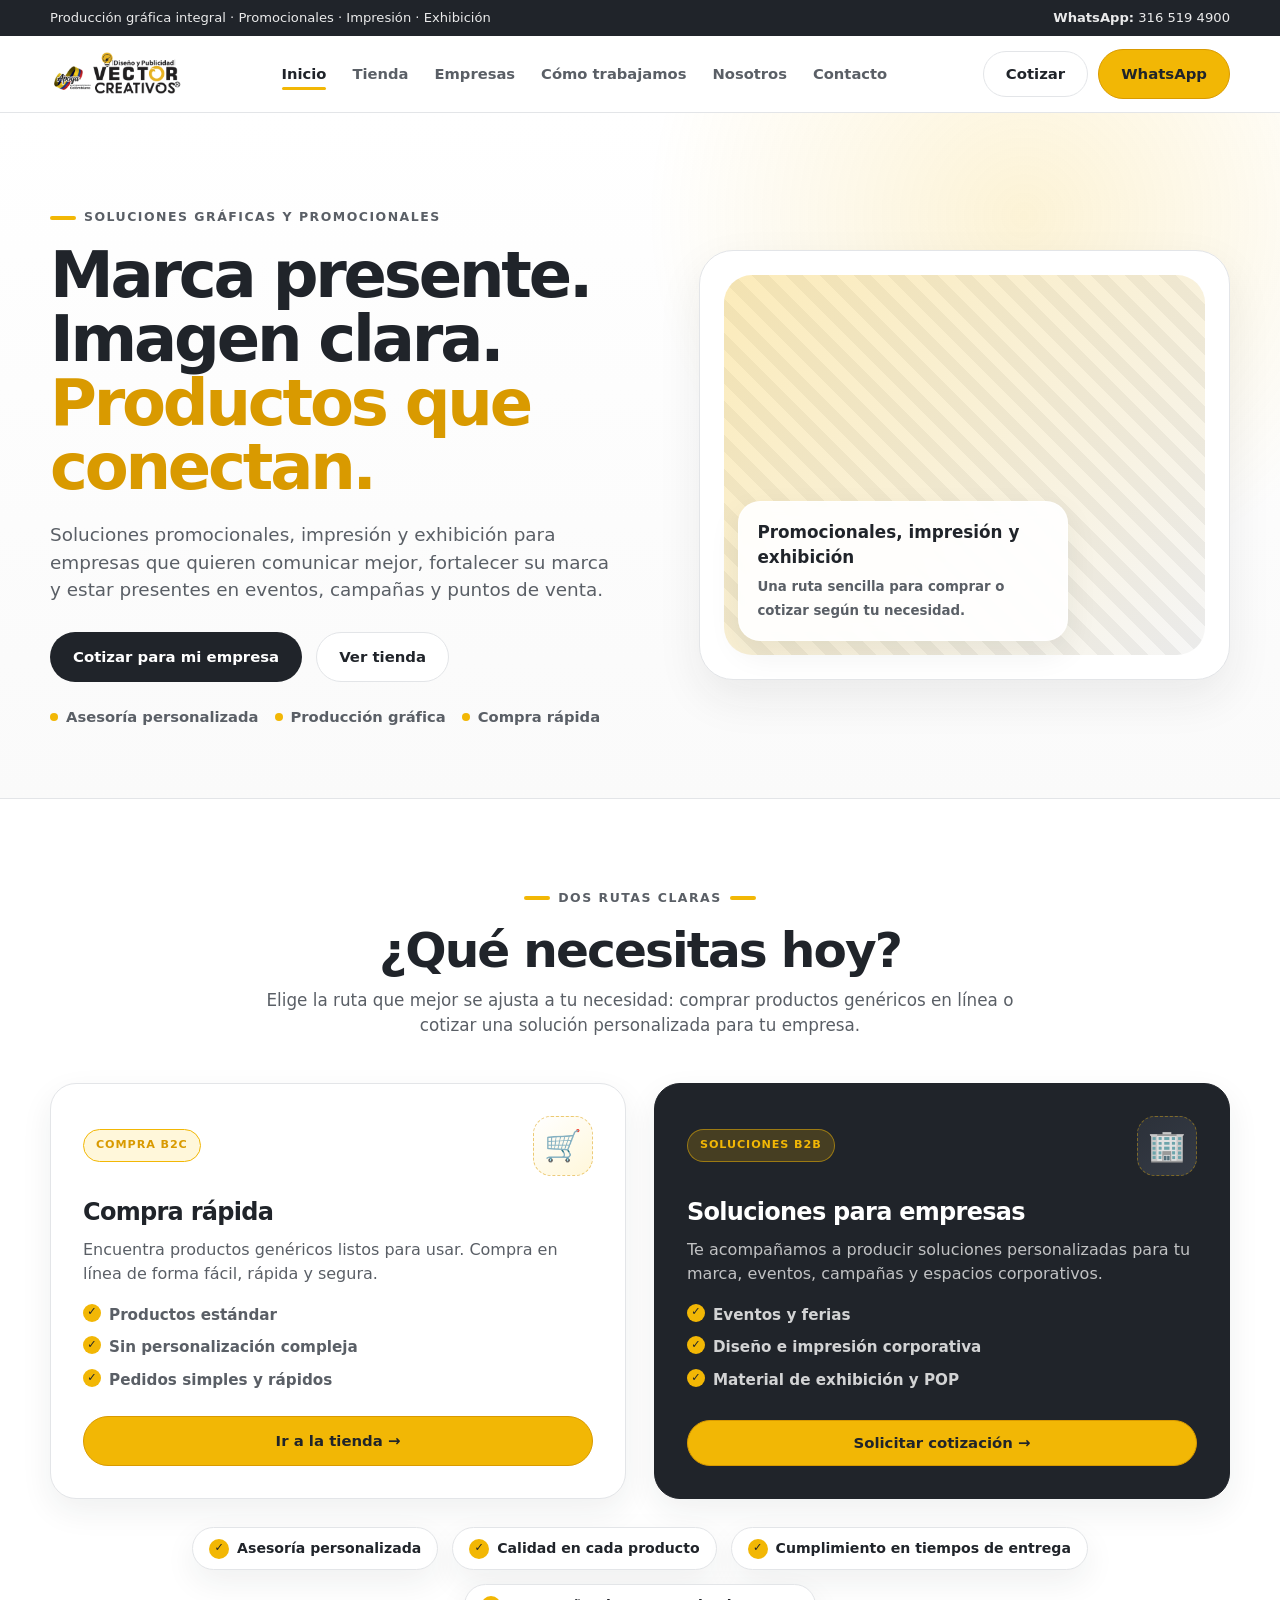
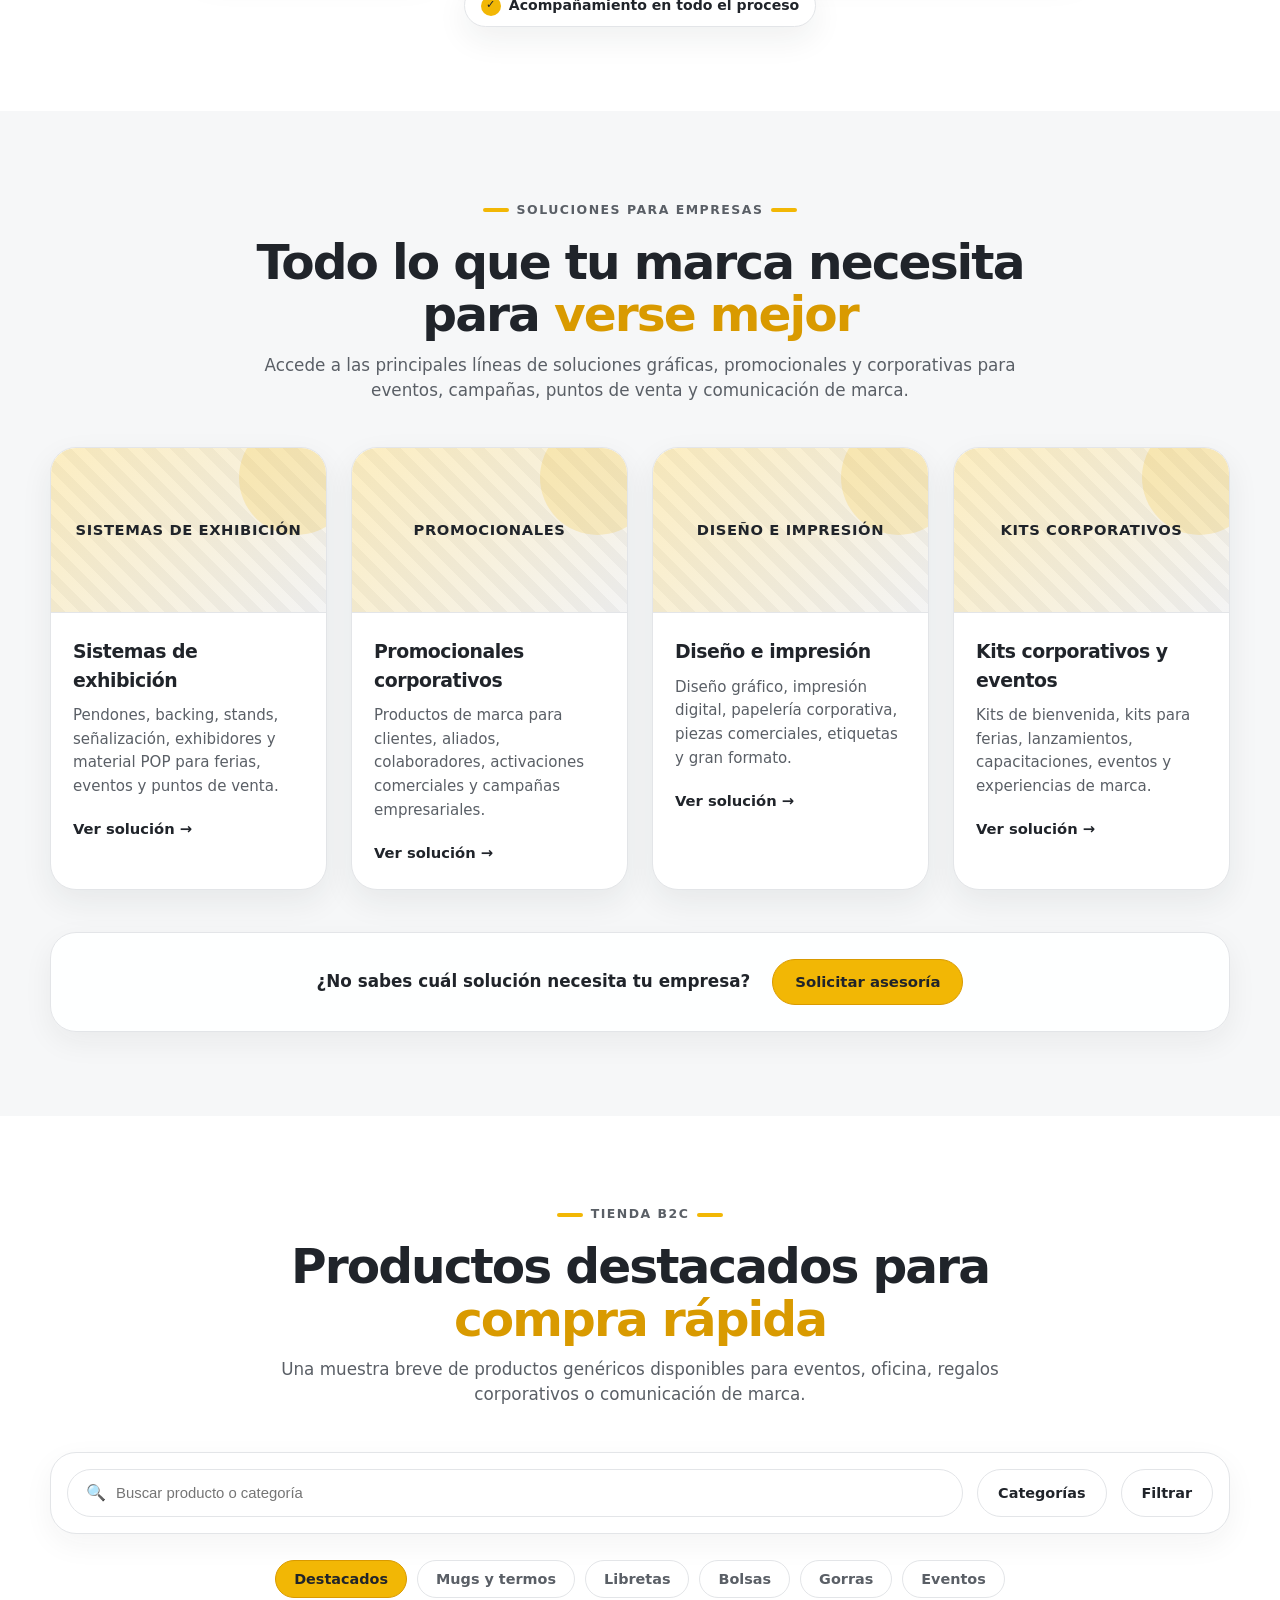
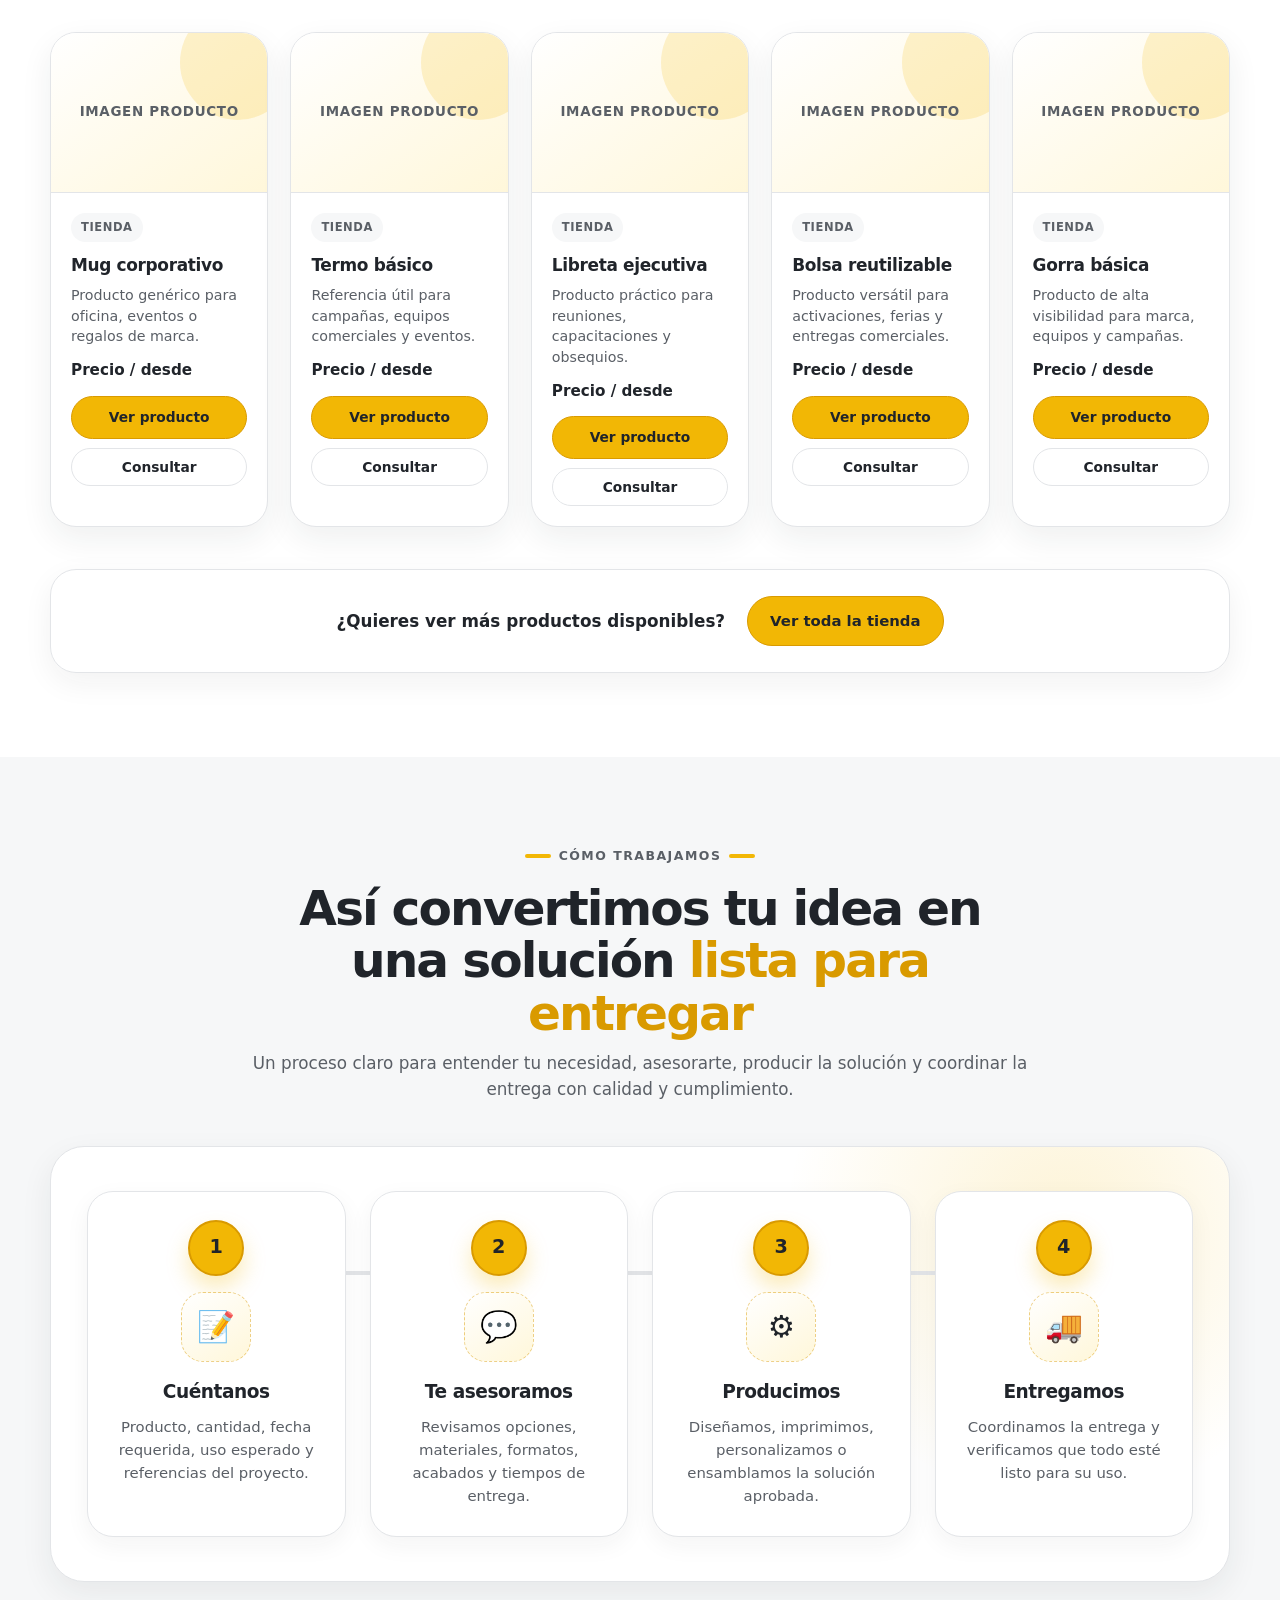
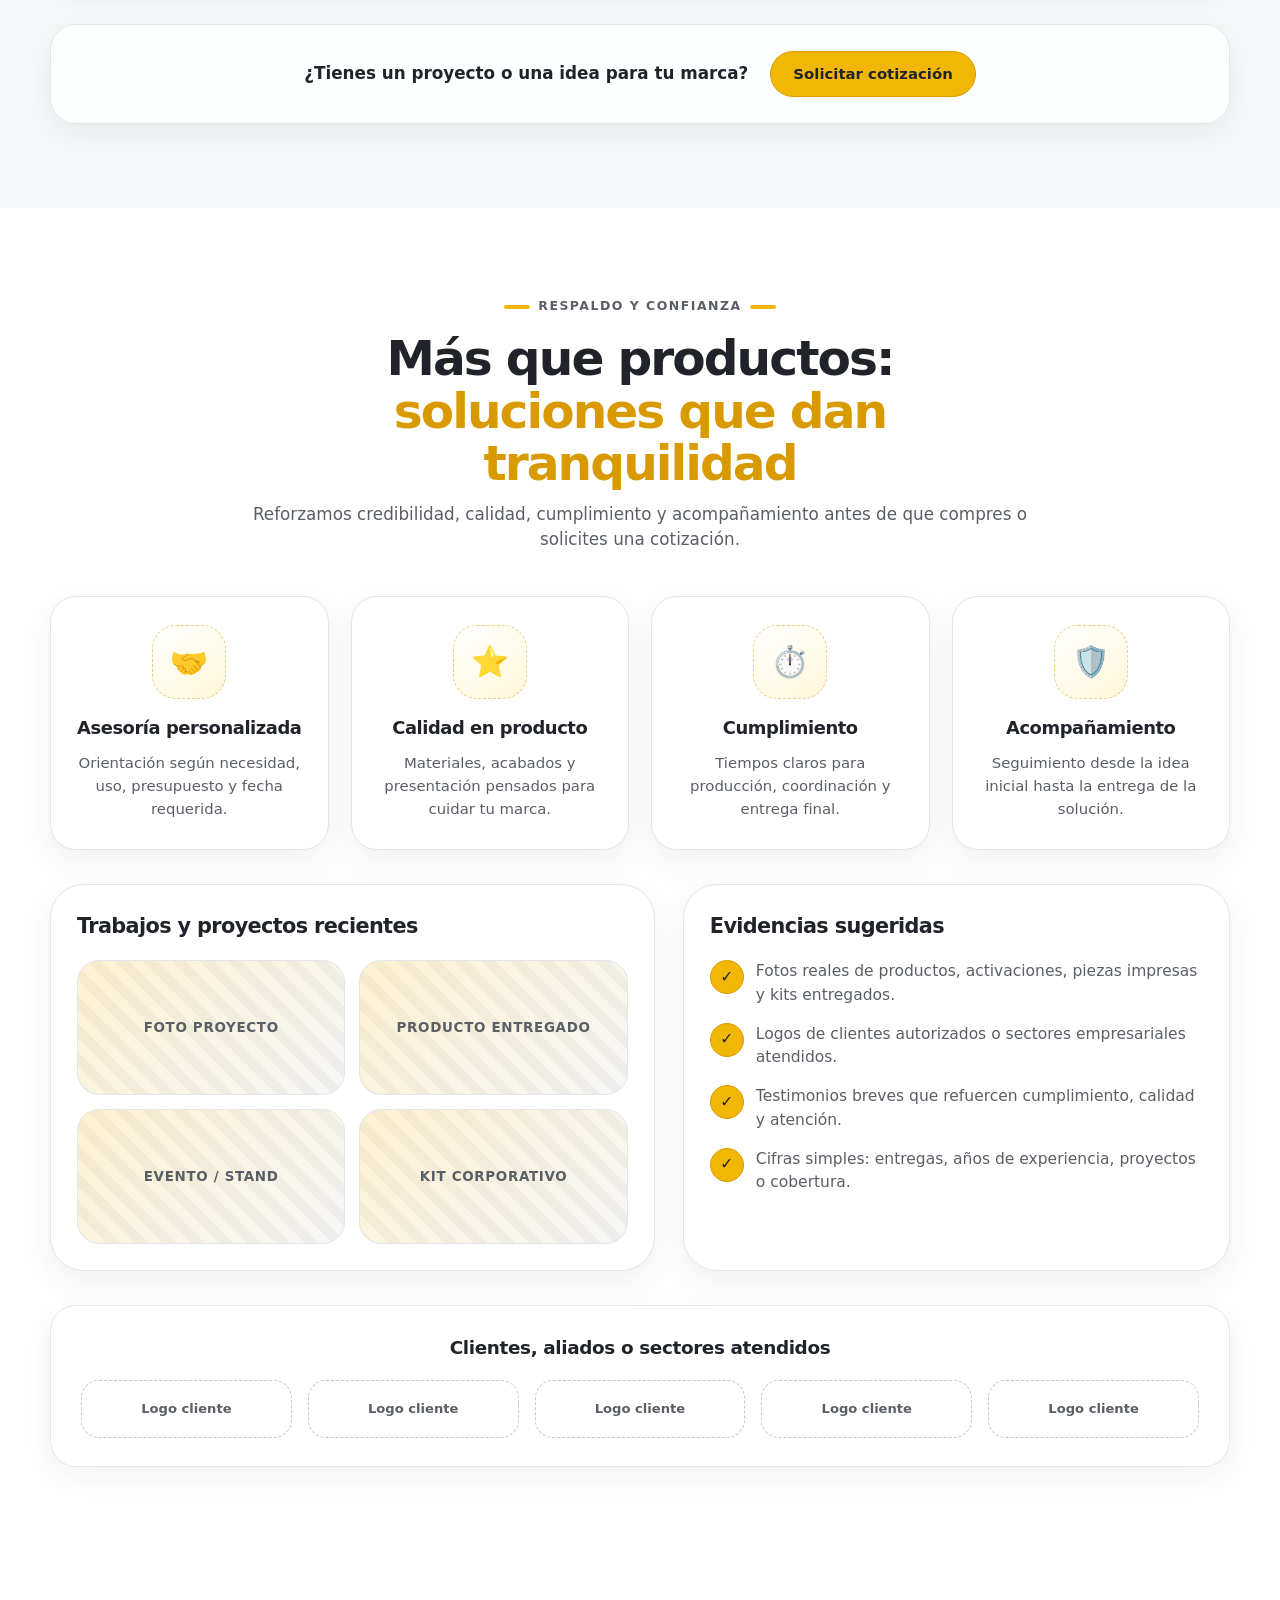
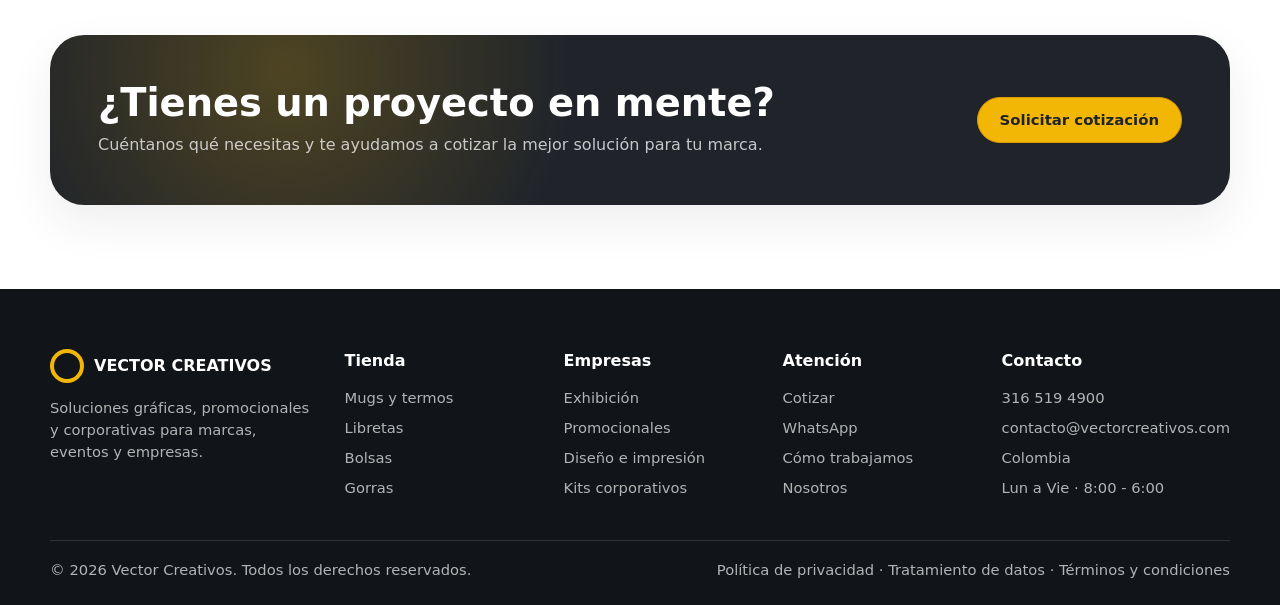
==== index.html @ 4f844124 "Carga de Archivos" ====
<!DOCTYPE html>
<html lang="es">
<head>
  <meta charset="UTF-8" />
  <meta name="viewport" content="width=device-width, initial-scale=1.0" />
  <meta name="description" content="Vector Creativos · Soluciones gráficas, promocionales y de exhibición para empresas y marcas." />
  <title>Vector Creativos | Soluciones gráficas, promocionales y de exhibición</title>
  <link rel="preconnect" href="https://fonts.googleapis.com" />
  <link rel="stylesheet" href="styles.css" />
</head>

<body>

  <!-- ========== TOP STRIP ========== -->
  <div class="top-strip">
    <div class="container top-strip__inner">
      <span>Producción gráfica integral · Promocionales · Impresión · Exhibición</span>
      <span><strong>WhatsApp:</strong> 316 519 4900</span>
    </div>
  </div>

  <!-- ========== HEADER ========== -->
  <header class="header" id="header">
    <div class="container nav">
      <a href="#inicio" class="brand" aria-label="Vector Creativos - Inicio">
        <img src="assets/logo-vector-creativos.png" alt="Vector Creativos" class="brand__logo" width="320" height="64" />
      </a>

      <nav class="nav__menu" id="navMenu" aria-label="Navegación principal">
        <ul>
          <li><a href="#inicio" class="nav__link is-active">Inicio</a></li>
          <li><a href="#tienda" class="nav__link">Tienda</a></li>
          <li><a href="#empresas" class="nav__link">Empresas</a></li>
          <li><a href="#proceso" class="nav__link">Cómo trabajamos</a></li>
          <li><a href="#confianza" class="nav__link">Nosotros</a></li>
          <li><a href="#contacto" class="nav__link">Contacto</a></li>
        </ul>
      </nav>

      <div class="nav__actions">
        <button type="button" class="btn btn-outline js-open-quote">Cotizar</button>
        <a href="https://wa.me/573165194900" class="btn btn-primary" target="_blank" rel="noopener">WhatsApp</a>
        <button type="button" class="nav__toggle" id="navToggle" aria-label="Abrir menú" aria-expanded="false" aria-controls="navMenu">
          <span></span><span></span><span></span>
        </button>
      </div>
    </div>
  </header>

  <main>

    <!-- ========== HERO ========== -->
    <section class="hero" id="inicio">
      <div class="container hero__grid">
        <div class="hero__content reveal">
          <span class="eyebrow">Soluciones gráficas y promocionales</span>
          <h1>Marca presente. Imagen clara. <span>Productos que conectan.</span></h1>
          <p>
            Soluciones promocionales, impresión y exhibición para empresas que quieren comunicar
            mejor, fortalecer su marca y estar presentes en eventos, campañas y puntos de venta.
          </p>
          <div class="hero__actions">
            <button type="button" class="btn btn-dark js-open-quote">Cotizar para mi empresa</button>
            <a href="#tienda" class="btn btn-outline">Ver tienda</a>
          </div>
          <div class="hero__proof">
            <span><i class="dot"></i>Asesoría personalizada</span>
            <span><i class="dot"></i>Producción gráfica</span>
            <span><i class="dot"></i>Compra rápida</span>
          </div>
        </div>

        <div class="hero__visual reveal" aria-label="Productos promocionales Vector Creativos">
          <div class="hero__card">
            <strong>Promocionales, impresión y exhibición</strong>
            <small>Una ruta sencilla para comprar o cotizar según tu necesidad.</small>
          </div>
        </div>
      </div>
    </section>

    <!-- ========== BLOQUE 1 — DOS RUTAS ========== -->
    <section class="section" id="rutas">
      <div class="container">
        <div class="section-head reveal">
          <span class="eyebrow eyebrow--center">Dos rutas claras</span>
          <h2>¿Qué necesitas hoy?</h2>
          <p>Elige la ruta que mejor se ajusta a tu necesidad: comprar productos genéricos en línea
            o cotizar una solución personalizada para tu empresa.</p>
        </div>

        <div class="routes-grid">
          <article class="route-card reveal">
            <div class="route-card__head">
              <span class="route-card__badge">Compra B2C</span>
              <span class="route-card__icon">🛒</span>
            </div>
            <h3>Compra rápida</h3>
            <p>Encuentra productos genéricos listos para usar. Compra en línea de forma fácil,
              rápida y segura.</p>
            <ul class="route-card__list">
              <li>Productos estándar</li>
              <li>Sin personalización compleja</li>
              <li>Pedidos simples y rápidos</li>
            </ul>
            <a href="#tienda" class="btn btn-primary btn-block">Ir a la tienda →</a>
          </article>

          <article class="route-card route-card--dark reveal">
            <div class="route-card__head">
              <span class="route-card__badge route-card__badge--light">Soluciones B2B</span>
              <span class="route-card__icon">🏢</span>
            </div>
            <h3>Soluciones para empresas</h3>
            <p>Te acompañamos a producir soluciones personalizadas para tu marca, eventos,
              campañas y espacios corporativos.</p>
            <ul class="route-card__list route-card__list--light">
              <li>Eventos y ferias</li>
              <li>Diseño e impresión corporativa</li>
              <li>Material de exhibición y POP</li>
            </ul>
            <button type="button" class="btn btn-primary btn-block js-open-quote">Solicitar cotización →</button>
          </article>
        </div>

        <div class="routes-assurance reveal">
          <span><i class="check">✓</i>Asesoría personalizada</span>
          <span><i class="check">✓</i>Calidad en cada producto</span>
          <span><i class="check">✓</i>Cumplimiento en tiempos de entrega</span>
          <span><i class="check">✓</i>Acompañamiento en todo el proceso</span>
        </div>
      </div>
    </section>

    <!-- ========== BLOQUE 2 — SOLUCIONES B2B ========== -->
    <section class="section section--light" id="empresas">
      <div class="container">
        <div class="section-head reveal">
          <span class="eyebrow eyebrow--center">Soluciones para empresas</span>
          <h2>Todo lo que tu marca necesita para <span>verse mejor</span></h2>
          <p>Accede a las principales líneas de soluciones gráficas, promocionales y corporativas
            para eventos, campañas, puntos de venta y comunicación de marca.</p>
        </div>

        <div class="b2b-grid">
          <article class="b2b-card reveal">
            <div class="b2b-card__image"><span>Sistemas de exhibición</span></div>
            <div class="b2b-card__body">
              <h3>Sistemas de exhibición</h3>
              <p>Pendones, backing, stands, señalización, exhibidores y material POP para ferias,
                eventos y puntos de venta.</p>
              <a href="#contacto" class="card-link">Ver solución →</a>
            </div>
          </article>

          <article class="b2b-card reveal">
            <div class="b2b-card__image"><span>Promocionales</span></div>
            <div class="b2b-card__body">
              <h3>Promocionales corporativos</h3>
              <p>Productos de marca para clientes, aliados, colaboradores, activaciones
                comerciales y campañas empresariales.</p>
              <a href="#contacto" class="card-link">Ver solución →</a>
            </div>
          </article>

          <article class="b2b-card reveal">
            <div class="b2b-card__image"><span>Diseño e impresión</span></div>
            <div class="b2b-card__body">
              <h3>Diseño e impresión</h3>
              <p>Diseño gráfico, impresión digital, papelería corporativa, piezas comerciales,
                etiquetas y gran formato.</p>
              <a href="#contacto" class="card-link">Ver solución →</a>
            </div>
          </article>

          <article class="b2b-card reveal">
            <div class="b2b-card__image"><span>Kits corporativos</span></div>
            <div class="b2b-card__body">
              <h3>Kits corporativos y eventos</h3>
              <p>Kits de bienvenida, kits para ferias, lanzamientos, capacitaciones, eventos
                y experiencias de marca.</p>
              <a href="#contacto" class="card-link">Ver solución →</a>
            </div>
          </article>
        </div>

        <div class="banner-cta reveal">
          <p>¿No sabes cuál solución necesita tu empresa?</p>
          <button type="button" class="btn btn-primary js-open-quote">Solicitar asesoría</button>
        </div>
      </div>
    </section>

    <!-- ========== BLOQUE 3 — PRODUCTOS DESTACADOS ========== -->
    <section class="section" id="tienda">
      <div class="container">
        <div class="section-head reveal">
          <span class="eyebrow eyebrow--center">Tienda B2C</span>
          <h2>Productos destacados para <span>compra rápida</span></h2>
          <p>Una muestra breve de productos genéricos disponibles para eventos, oficina,
            regalos corporativos o comunicación de marca.</p>
        </div>

        <div class="shop-toolbar reveal">
          <label class="shop-search">
            <span class="shop-search__icon" aria-hidden="true">🔍</span>
            <input type="search" placeholder="Buscar producto o categoría" aria-label="Buscar producto" />
          </label>
          <button type="button" class="shop-filter">Categorías</button>
          <button type="button" class="shop-filter">Filtrar</button>
        </div>

        <div class="shop-pills reveal" id="shopPills">
          <button type="button" class="pill is-active">Destacados</button>
          <button type="button" class="pill">Mugs y termos</button>
          <button type="button" class="pill">Libretas</button>
          <button type="button" class="pill">Bolsas</button>
          <button type="button" class="pill">Gorras</button>
          <button type="button" class="pill">Eventos</button>
        </div>

        <div class="products-grid">
          <article class="product-card reveal">
            <div class="product-card__image"><span>Imagen producto</span></div>
            <div class="product-card__body">
              <span class="product-card__tag">Tienda</span>
              <h3>Mug corporativo</h3>
              <p>Producto genérico para oficina, eventos o regalos de marca.</p>
              <strong class="product-card__price">Precio / desde</strong>
              <div class="product-card__actions">
                <a href="#" class="btn btn-primary btn-sm">Ver producto</a>
                <button type="button" class="btn btn-outline btn-sm js-open-quote">Consultar</button>
              </div>
            </div>
          </article>

          <article class="product-card reveal">
            <div class="product-card__image"><span>Imagen producto</span></div>
            <div class="product-card__body">
              <span class="product-card__tag">Tienda</span>
              <h3>Termo básico</h3>
              <p>Referencia útil para campañas, equipos comerciales y eventos.</p>
              <strong class="product-card__price">Precio / desde</strong>
              <div class="product-card__actions">
                <a href="#" class="btn btn-primary btn-sm">Ver producto</a>
                <button type="button" class="btn btn-outline btn-sm js-open-quote">Consultar</button>
              </div>
            </div>
          </article>

          <article class="product-card reveal">
            <div class="product-card__image"><span>Imagen producto</span></div>
            <div class="product-card__body">
              <span class="product-card__tag">Tienda</span>
              <h3>Libreta ejecutiva</h3>
              <p>Producto práctico para reuniones, capacitaciones y obsequios.</p>
              <strong class="product-card__price">Precio / desde</strong>
              <div class="product-card__actions">
                <a href="#" class="btn btn-primary btn-sm">Ver producto</a>
                <button type="button" class="btn btn-outline btn-sm js-open-quote">Consultar</button>
              </div>
            </div>
          </article>

          <article class="product-card reveal">
            <div class="product-card__image"><span>Imagen producto</span></div>
            <div class="product-card__body">
              <span class="product-card__tag">Tienda</span>
              <h3>Bolsa reutilizable</h3>
              <p>Producto versátil para activaciones, ferias y entregas comerciales.</p>
              <strong class="product-card__price">Precio / desde</strong>
              <div class="product-card__actions">
                <a href="#" class="btn btn-primary btn-sm">Ver producto</a>
                <button type="button" class="btn btn-outline btn-sm js-open-quote">Consultar</button>
              </div>
            </div>
          </article>

          <article class="product-card reveal">
            <div class="product-card__image"><span>Imagen producto</span></div>
            <div class="product-card__body">
              <span class="product-card__tag">Tienda</span>
              <h3>Gorra básica</h3>
              <p>Producto de alta visibilidad para marca, equipos y campañas.</p>
              <strong class="product-card__price">Precio / desde</strong>
              <div class="product-card__actions">
                <a href="#" class="btn btn-primary btn-sm">Ver producto</a>
                <button type="button" class="btn btn-outline btn-sm js-open-quote">Consultar</button>
              </div>
            </div>
          </article>
        </div>

        <div class="banner-cta reveal">
          <p>¿Quieres ver más productos disponibles?</p>
          <a href="#" class="btn btn-primary">Ver toda la tienda</a>
        </div>
      </div>
    </section>

    <!-- ========== BLOQUE 4 — CÓMO TRABAJAMOS ========== -->
    <section class="section section--light" id="proceso">
      <div class="container">
        <div class="section-head reveal">
          <span class="eyebrow eyebrow--center">Cómo trabajamos</span>
          <h2>Así convertimos tu idea en una solución <span>lista para entregar</span></h2>
          <p>Un proceso claro para entender tu necesidad, asesorarte, producir la solución
            y coordinar la entrega con calidad y cumplimiento.</p>
        </div>

        <div class="process reveal">
          <div class="process__line" aria-hidden="true"></div>
          <div class="process__grid">
            <article class="step-card">
              <div class="step-card__number">1</div>
              <div class="step-card__icon">📝</div>
              <h3>Cuéntanos</h3>
              <p>Producto, cantidad, fecha requerida, uso esperado y referencias del proyecto.</p>
            </article>
            <article class="step-card">
              <div class="step-card__number">2</div>
              <div class="step-card__icon">💬</div>
              <h3>Te asesoramos</h3>
              <p>Revisamos opciones, materiales, formatos, acabados y tiempos de entrega.</p>
            </article>
            <article class="step-card">
              <div class="step-card__number">3</div>
              <div class="step-card__icon">⚙️</div>
              <h3>Producimos</h3>
              <p>Diseñamos, imprimimos, personalizamos o ensamblamos la solución aprobada.</p>
            </article>
            <article class="step-card">
              <div class="step-card__number">4</div>
              <div class="step-card__icon">🚚</div>
              <h3>Entregamos</h3>
              <p>Coordinamos la entrega y verificamos que todo esté listo para su uso.</p>
            </article>
          </div>
        </div>

        <div class="banner-cta reveal">
          <p>¿Tienes un proyecto o una idea para tu marca?</p>
          <button type="button" class="btn btn-primary js-open-quote">Solicitar cotización</button>
        </div>
      </div>
    </section>

    <!-- ========== BLOQUE 5 — RESPALDO Y CONFIANZA ========== -->
    <section class="section" id="confianza">
      <div class="container">
        <div class="section-head reveal">
          <span class="eyebrow eyebrow--center">Respaldo y confianza</span>
          <h2>Más que productos: <span>soluciones que dan tranquilidad</span></h2>
          <p>Reforzamos credibilidad, calidad, cumplimiento y acompañamiento antes de que
            compres o solicites una cotización.</p>
        </div>

        <div class="trust-grid">
          <article class="trust-card reveal">
            <div class="trust-card__icon">🤝</div>
            <h3>Asesoría personalizada</h3>
            <p>Orientación según necesidad, uso, presupuesto y fecha requerida.</p>
          </article>
          <article class="trust-card reveal">
            <div class="trust-card__icon">⭐</div>
            <h3>Calidad en producto</h3>
            <p>Materiales, acabados y presentación pensados para cuidar tu marca.</p>
          </article>
          <article class="trust-card reveal">
            <div class="trust-card__icon">⏱️</div>
            <h3>Cumplimiento</h3>
            <p>Tiempos claros para producción, coordinación y entrega final.</p>
          </article>
          <article class="trust-card reveal">
            <div class="trust-card__icon">🛡️</div>
            <h3>Acompañamiento</h3>
            <p>Seguimiento desde la idea inicial hasta la entrega de la solución.</p>
          </article>
        </div>

        <div class="evidence reveal">
          <div class="evidence__gallery">
            <h3>Trabajos y proyectos recientes</h3>
            <div class="evidence__gallery-grid">
              <div class="gallery-item">Foto proyecto</div>
              <div class="gallery-item">Producto entregado</div>
              <div class="gallery-item">Evento / stand</div>
              <div class="gallery-item">Kit corporativo</div>
            </div>
          </div>
          <div class="evidence__list">
            <h3>Evidencias sugeridas</h3>
            <ul>
              <li><span class="check-badge">✓</span><span>Fotos reales de productos, activaciones, piezas impresas y kits entregados.</span></li>
              <li><span class="check-badge">✓</span><span>Logos de clientes autorizados o sectores empresariales atendidos.</span></li>
              <li><span class="check-badge">✓</span><span>Testimonios breves que refuercen cumplimiento, calidad y atención.</span></li>
              <li><span class="check-badge">✓</span><span>Cifras simples: entregas, años de experiencia, proyectos o cobertura.</span></li>
            </ul>
          </div>
        </div>

        <div class="logos-strip reveal">
          <h3>Clientes, aliados o sectores atendidos</h3>
          <div class="logos-strip__row">
            <div class="logo-placeholder">Logo cliente</div>
            <div class="logo-placeholder">Logo cliente</div>
            <div class="logo-placeholder">Logo cliente</div>
            <div class="logo-placeholder">Logo cliente</div>
            <div class="logo-placeholder">Logo cliente</div>
          </div>
        </div>
      </div>
    </section>

    <!-- ========== CTA FINAL ========== -->
    <section class="section" id="contacto">
      <div class="container">
        <div class="final-cta reveal">
          <div>
            <h2>¿Tienes un proyecto en mente?</h2>
            <p>Cuéntanos qué necesitas y te ayudamos a cotizar la mejor solución para tu marca.</p>
          </div>
          <button type="button" class="btn btn-primary js-open-quote">Solicitar cotización</button>
        </div>
      </div>
    </section>

  </main>

  <!-- ========== FOOTER ========== -->
  <footer class="footer">
    <div class="container">
      <div class="footer__grid">
        <div>
          <div class="footer__brand">
            <span class="footer__mark" aria-hidden="true"></span>
            <strong>VECTOR CREATIVOS</strong>
          </div>
          <p>Soluciones gráficas, promocionales y corporativas para marcas, eventos y empresas.</p>
        </div>
        <div>
          <h3>Tienda</h3>
          <ul>
            <li><a href="#tienda">Mugs y termos</a></li>
            <li><a href="#tienda">Libretas</a></li>
            <li><a href="#tienda">Bolsas</a></li>
            <li><a href="#tienda">Gorras</a></li>
          </ul>
        </div>
        <div>
          <h3>Empresas</h3>
          <ul>
            <li><a href="#empresas">Exhibición</a></li>
            <li><a href="#empresas">Promocionales</a></li>
            <li><a href="#empresas">Diseño e impresión</a></li>
            <li><a href="#empresas">Kits corporativos</a></li>
          </ul>
        </div>
        <div>
          <h3>Atención</h3>
          <ul>
            <li><a href="#contacto">Cotizar</a></li>
            <li><a href="https://wa.me/573165194900" target="_blank" rel="noopener">WhatsApp</a></li>
            <li><a href="#proceso">Cómo trabajamos</a></li>
            <li><a href="#confianza">Nosotros</a></li>
          </ul>
        </div>
        <div>
          <h3>Contacto</h3>
          <ul>
            <li>316 519 4900</li>
            <li>contacto@vectorcreativos.com</li>
            <li>Colombia</li>
            <li>Lun a Vie · 8:00 - 6:00</li>
          </ul>
        </div>
      </div>
      <div class="footer__bottom">
        <p>© <span id="year"></span> Vector Creativos. Todos los derechos reservados.</p>
        <p>Política de privacidad · Tratamiento de datos · Términos y condiciones</p>
      </div>
    </div>
  </footer>

  <!-- ========== BOTÓN VOLVER ARRIBA ========== -->
  <button type="button" class="to-top" id="toTop" aria-label="Volver arriba">↑</button>

  <!-- ========== MODAL DE COTIZACIÓN ========== -->
  <div class="modal" id="quoteModal" aria-hidden="true">
    <div class="modal__overlay js-close-quote" tabindex="-1"></div>
    <div class="modal__dialog" role="dialog" aria-modal="true" aria-labelledby="quoteTitle">
      <button type="button" class="modal__close js-close-quote" aria-label="Cerrar">×</button>
      <span class="eyebrow">Solicitar cotización</span>
      <h2 id="quoteTitle">Cuéntanos qué necesitas</h2>
      <p class="modal__intro">Completa los datos y te contactamos con la mejor solución para tu marca.</p>

      <form class="quote-form" id="quoteForm" novalidate>
        <div class="quote-form__row">
          <label>Nombre
            <input type="text" name="nombre" placeholder="Tu nombre" required />
          </label>
          <label>Empresa
            <input type="text" name="empresa" placeholder="Nombre de la empresa" />
          </label>
        </div>
        <div class="quote-form__row">
          <label>Correo
            <input type="email" name="correo" placeholder="correo@empresa.com" required />
          </label>
          <label>WhatsApp
            <input type="tel" name="telefono" placeholder="300 000 0000" required />
          </label>
        </div>
        <label>Tipo de solución
          <select name="tipo">
            <option value="">Selecciona una opción</option>
            <option>Compra rápida (tienda B2C)</option>
            <option>Sistemas de exhibición</option>
            <option>Promocionales corporativos</option>
            <option>Diseño e impresión</option>
            <option>Kits corporativos y eventos</option>
          </select>
        </label>
        <label>Cuéntanos tu proyecto
          <textarea name="mensaje" rows="3" placeholder="Producto, cantidad, fecha requerida y referencias"></textarea>
        </label>
        <button type="submit" class="btn btn-primary btn-block">Enviar solicitud</button>
        <p class="quote-form__success" id="quoteSuccess" hidden>
          ✓ ¡Solicitud enviada! Te contactaremos pronto. <small>(Demostración — mockup sin envío real)</small>
        </p>
      </form>
    </div>
  </div>

  <script src="script.js"></script>
</body>
</html>
---- styles.css ----
/* =========================================================
   VECTOR CREATIVOS — Mockup unificado
   Paleta y estilos basados en el Manual de Marca
   ========================================================= */

:root {
  --vc-yellow: #F2B705;
  --vc-yellow-dark: #D99A00;
  --vc-yellow-light: #FFC927;
  --vc-dark: #20242A;
  --vc-gray: #5A5F66;
  --vc-light: #F6F7F8;
  --vc-line: #E3E5E8;
  --vc-white: #FFFFFF;
  --vc-soft-yellow: #FFF7DA;

  --radius-lg: 26px;
  --radius-md: 18px;

  --shadow-soft: 0 18px 45px rgba(32, 36, 42, 0.08);
  --shadow-card: 0 12px 32px rgba(32, 36, 42, 0.07);
  --shadow-hover: 0 20px 45px rgba(32, 36, 42, 0.13);

  --max-width: 1180px;
}

/* ---------- Reset ---------- */
* { box-sizing: border-box; margin: 0; padding: 0; }

html { scroll-behavior: smooth; }

body {
  font-family: Inter, system-ui, -apple-system, BlinkMacSystemFont, "Segoe UI", sans-serif;
  color: var(--vc-dark);
  background: var(--vc-white);
  line-height: 1.5;
  -webkit-font-smoothing: antialiased;
}

a { color: inherit; text-decoration: none; }
img { max-width: 100%; display: block; }
ul { list-style: none; }
button { font-family: inherit; }

.container {
  width: min(var(--max-width), calc(100% - 40px));
  margin: 0 auto;
}

/* ---------- Botones ---------- */
.btn {
  display: inline-flex;
  align-items: center;
  justify-content: center;
  gap: 8px;
  padding: 13px 22px;
  border-radius: 999px;
  border: 1px solid transparent;
  font-weight: 800;
  font-size: 0.93rem;
  cursor: pointer;
  white-space: nowrap;
  transition: transform .2s ease, box-shadow .2s ease, background .2s ease;
}

.btn:hover { transform: translateY(-2px); box-shadow: var(--shadow-card); }

.btn-primary {
  background: var(--vc-yellow);
  color: var(--vc-dark);
  border-color: var(--vc-yellow-dark);
}
.btn-primary:hover { background: var(--vc-yellow-light); }

.btn-dark { background: var(--vc-dark); color: #fff; }
.btn-dark:hover { background: #2c313a; }

.btn-outline {
  background: #fff;
  color: var(--vc-dark);
  border-color: var(--vc-line);
}
.btn-outline:hover { border-color: var(--vc-yellow-dark); }

.btn-block { width: 100%; }
.btn-sm { padding: 10px 14px; font-size: 0.86rem; }

/* ---------- Tipografía de sección ---------- */
.eyebrow {
  display: inline-flex;
  align-items: center;
  gap: 8px;
  text-transform: uppercase;
  letter-spacing: 0.12em;
  color: var(--vc-gray);
  font-size: 0.78rem;
  font-weight: 800;
  margin-bottom: 16px;
}
.eyebrow::before {
  content: "";
  width: 26px; height: 4px;
  border-radius: 999px;
  background: var(--vc-yellow);
}
.eyebrow--center::after {
  content: "";
  width: 26px; height: 4px;
  border-radius: 999px;
  background: var(--vc-yellow);
}

.section { padding: 84px 0; }
.section--light { background: var(--vc-light); }

.section-head {
  text-align: center;
  max-width: 780px;
  margin: 0 auto 44px;
}
.section-head h2 {
  font-size: clamp(2rem, 3.8vw, 3.1rem);
  line-height: 1.08;
  letter-spacing: -0.04em;
  margin-bottom: 12px;
}
.section-head h2 span,
.hero h1 span { color: var(--vc-yellow-dark); }
.section-head p {
  color: var(--vc-gray);
  font-size: 1.05rem;
}

/* =========================================================
   TOP STRIP + HEADER
   ========================================================= */
.top-strip {
  background: var(--vc-dark);
  color: #fff;
  font-size: 0.82rem;
  padding: 8px 0;
}
.top-strip__inner {
  display: flex;
  justify-content: space-between;
  gap: 20px;
  align-items: center;
}
.top-strip span { opacity: 0.9; }

.header {
  position: sticky;
  top: 0;
  z-index: 50;
  background: rgba(255, 255, 255, 0.94);
  backdrop-filter: blur(12px);
  border-bottom: 1px solid var(--vc-line);
  transition: box-shadow .25s ease;
}
.header.is-scrolled { box-shadow: 0 8px 24px rgba(32, 36, 42, 0.08); }

.nav {
  height: 76px;
  display: flex;
  align-items: center;
  justify-content: space-between;
  gap: 24px;
}

.brand { display: flex; align-items: center; }
.brand__logo {
  height: 52px;
  width: auto;
  max-width: min(320px, 55vw);
}

.nav__menu ul {
  display: flex;
  gap: 26px;
  align-items: center;
}
.nav__link {
  color: var(--vc-gray);
  font-weight: 600;
  font-size: 0.92rem;
  padding: 6px 0;
  position: relative;
  transition: color .2s ease;
}
.nav__link:hover { color: var(--vc-dark); }
.nav__link.is-active { color: var(--vc-dark); }
.nav__link.is-active::after {
  content: "";
  position: absolute;
  left: 0; right: 0; bottom: -2px;
  height: 3px;
  border-radius: 999px;
  background: var(--vc-yellow);
}

.nav__actions { display: flex; align-items: center; gap: 10px; }

.nav__toggle {
  display: none;
  flex-direction: column;
  justify-content: center;
  gap: 5px;
  width: 44px; height: 44px;
  border: 1px solid var(--vc-line);
  border-radius: 12px;
  background: #fff;
  cursor: pointer;
}
.nav__toggle span {
  display: block;
  width: 20px; height: 2px;
  margin: 0 auto;
  background: var(--vc-dark);
  border-radius: 2px;
  transition: transform .25s ease, opacity .2s ease;
}
.nav__toggle.is-open span:nth-child(1) { transform: translateY(7px) rotate(45deg); }
.nav__toggle.is-open span:nth-child(2) { opacity: 0; }
.nav__toggle.is-open span:nth-child(3) { transform: translateY(-7px) rotate(-45deg); }

/* =========================================================
   HERO
   ========================================================= */
.hero {
  padding: 90px 0 70px;
  background:
    radial-gradient(circle at 80% 15%, rgba(242,183,5,0.16), transparent 32%),
    linear-gradient(180deg, #fff 0%, #fafafa 100%);
  border-bottom: 1px solid var(--vc-line);
}
.hero__grid {
  display: grid;
  grid-template-columns: 1fr 0.9fr;
  gap: 60px;
  align-items: center;
}
.hero h1 {
  font-size: clamp(2.4rem, 5vw, 4.4rem);
  line-height: 1.0;
  letter-spacing: -0.05em;
  margin-bottom: 22px;
}
.hero p {
  color: var(--vc-gray);
  font-size: 1.15rem;
  max-width: 560px;
  margin-bottom: 28px;
}
.hero__actions {
  display: flex;
  flex-wrap: wrap;
  gap: 14px;
  margin-bottom: 24px;
}
.hero__proof {
  display: flex;
  flex-wrap: wrap;
  gap: 16px;
  color: var(--vc-gray);
  font-size: 0.92rem;
  font-weight: 700;
}
.hero__proof span { display: inline-flex; align-items: center; gap: 8px; }
.dot {
  width: 8px; height: 8px;
  background: var(--vc-yellow);
  border-radius: 50%;
  display: inline-block;
}

.hero__visual {
  min-height: 430px;
  background: #fff;
  border: 1px solid var(--vc-line);
  border-radius: 34px;
  box-shadow: var(--shadow-soft);
  padding: 24px;
  position: relative;
  overflow: hidden;
}
.hero__visual::before {
  content: "";
  position: absolute;
  inset: 24px;
  border-radius: 28px;
  background:
    linear-gradient(135deg, rgba(242,183,5,0.28), rgba(32,36,42,0.04)),
    url("https://vectorcreativos.com/wp-content/uploads/2025/06/WhatsApp-Image-2025-06-17-at-1.00.57-PM.jpeg") center/cover,
    repeating-linear-gradient(45deg, #f3f3f3 0 12px, #fff 12px 24px);
}
.hero__card {
  position: absolute;
  left: 38px; bottom: 38px;
  background: rgba(255,255,255,0.93);
  border: 1px solid rgba(255,255,255,0.7);
  border-radius: 22px;
  padding: 18px;
  width: min(330px, calc(100% - 76px));
  backdrop-filter: blur(8px);
  box-shadow: var(--shadow-card);
}
.hero__card strong { font-size: 1.05rem; display: block; margin-bottom: 4px; }
.hero__card small { color: var(--vc-gray); font-weight: 600; }

/* =========================================================
   BLOQUE 1 — DOS RUTAS
   ========================================================= */
.routes-grid {
  display: grid;
  grid-template-columns: 1fr 1fr;
  gap: 28px;
}
.route-card {
  background: #fff;
  border: 1px solid var(--vc-line);
  border-radius: var(--radius-lg);
  padding: 32px;
  box-shadow: var(--shadow-card);
  display: flex;
  flex-direction: column;
  transition: transform .25s ease, box-shadow .25s ease, border-color .25s ease;
}
.route-card:hover {
  transform: translateY(-6px);
  box-shadow: var(--shadow-hover);
  border-color: rgba(242,183,5,0.55);
}
.route-card--dark {
  background: var(--vc-dark);
  color: #fff;
  border-color: var(--vc-dark);
}
.route-card__head {
  display: flex;
  align-items: center;
  justify-content: space-between;
  margin-bottom: 18px;
}
.route-card__badge {
  text-transform: uppercase;
  letter-spacing: 0.08em;
  font-size: 0.7rem;
  font-weight: 900;
  padding: 7px 12px;
  border-radius: 999px;
  background: var(--vc-soft-yellow);
  color: var(--vc-yellow-dark);
  border: 1px solid var(--vc-yellow);
}
.route-card__badge--light {
  background: rgba(242,183,5,0.18);
  color: var(--vc-yellow);
  border-color: rgba(242,183,5,0.5);
}
.route-card__icon {
  width: 60px; height: 60px;
  border-radius: 18px;
  background: linear-gradient(145deg, #fff, var(--vc-soft-yellow));
  border: 1px dashed rgba(217,154,0,0.5);
  display: flex; align-items: center; justify-content: center;
  font-size: 1.9rem;
}
.route-card--dark .route-card__icon {
  background: linear-gradient(145deg, #2c313a, #353b45);
  border-color: rgba(242,183,5,0.4);
}
.route-card h3 {
  font-size: 1.5rem;
  letter-spacing: -0.03em;
  margin-bottom: 8px;
}
.route-card p {
  color: var(--vc-gray);
  margin-bottom: 18px;
}
.route-card--dark p { color: rgba(255,255,255,0.72); }
.route-card__list {
  display: grid;
  gap: 10px;
  margin-bottom: 24px;
}
.route-card__list li {
  position: relative;
  padding-left: 26px;
  color: var(--vc-gray);
  font-size: 0.95rem;
  font-weight: 600;
}
.route-card__list li::before {
  content: "✓";
  position: absolute;
  left: 0; top: 0;
  width: 18px; height: 18px;
  border-radius: 50%;
  background: var(--vc-yellow);
  color: var(--vc-dark);
  font-size: 0.7rem;
  font-weight: 900;
  display: flex; align-items: center; justify-content: center;
}
.route-card__list--light li { color: rgba(255,255,255,0.8); }
.route-card .btn { margin-top: auto; }

.routes-assurance {
  margin-top: 28px;
  display: flex;
  flex-wrap: wrap;
  justify-content: center;
  gap: 14px;
}
.routes-assurance span {
  display: inline-flex;
  align-items: center;
  gap: 8px;
  background: #fff;
  border: 1px solid var(--vc-line);
  border-radius: 999px;
  padding: 10px 16px;
  font-size: 0.88rem;
  font-weight: 800;
  box-shadow: var(--shadow-card);
}
.check {
  width: 20px; height: 20px;
  border-radius: 50%;
  background: var(--vc-yellow);
  color: var(--vc-dark);
  font-size: 0.7rem;
  font-weight: 900;
  font-style: normal;
  display: flex; align-items: center; justify-content: center;
  flex: 0 0 auto;
}

/* =========================================================
   BLOQUE 2 — SOLUCIONES B2B
   ========================================================= */
.b2b-grid {
  display: grid;
  grid-template-columns: repeat(4, 1fr);
  gap: 24px;
}
.b2b-card {
  background: #fff;
  border: 1px solid var(--vc-line);
  border-radius: var(--radius-lg);
  overflow: hidden;
  box-shadow: var(--shadow-card);
  transition: transform .25s ease, box-shadow .25s ease, border-color .25s ease;
}
.b2b-card:hover {
  transform: translateY(-6px);
  box-shadow: var(--shadow-hover);
  border-color: rgba(242,183,5,0.55);
}
.b2b-card__image {
  position: relative;
  height: 165px;
  display: flex; align-items: center; justify-content: center;
  padding: 22px;
  background:
    linear-gradient(135deg, rgba(242,183,5,0.25), rgba(32,36,42,0.05)),
    repeating-linear-gradient(45deg, #f6f6f6 0 10px, #fff 10px 20px);
  border-bottom: 1px solid var(--vc-line);
  overflow: hidden;
}
.b2b-card__image::before {
  content: "";
  position: absolute;
  width: 115px; height: 115px;
  border-radius: 50%;
  background: rgba(242,183,5,0.18);
  right: -28px; top: -28px;
}
.b2b-card__image span {
  position: relative;
  z-index: 1;
  color: var(--vc-dark);
  font-weight: 900;
  text-align: center;
  font-size: 0.92rem;
  text-transform: uppercase;
  letter-spacing: 0.04em;
}
.b2b-card__body { padding: 24px 22px; }
.b2b-card__body h3 {
  font-size: 1.18rem;
  letter-spacing: -0.025em;
  margin-bottom: 10px;
}
.b2b-card__body p {
  color: var(--vc-gray);
  font-size: 0.94rem;
  line-height: 1.58;
  margin-bottom: 18px;
  min-height: 88px;
}
.card-link {
  display: inline-flex;
  align-items: center;
  gap: 6px;
  font-weight: 900;
  font-size: 0.92rem;
  color: var(--vc-dark);
  transition: color .2s ease;
}
.card-link:hover { color: var(--vc-yellow-dark); }

/* ---------- Banner CTA reutilizable ---------- */
.banner-cta {
  margin-top: 42px;
  padding: 26px 32px;
  border: 1px solid var(--vc-line);
  border-radius: var(--radius-lg);
  background: rgba(255,255,255,0.95);
  display: flex;
  flex-wrap: wrap;
  justify-content: center;
  align-items: center;
  gap: 22px;
  box-shadow: 0 10px 30px rgba(32,36,42,0.06);
  text-align: center;
}
.banner-cta p {
  color: var(--vc-dark);
  font-weight: 800;
  font-size: 1.05rem;
}

/* =========================================================
   BLOQUE 3 — PRODUCTOS DESTACADOS
   ========================================================= */
.shop-toolbar {
  margin-bottom: 26px;
  padding: 16px;
  background: #fff;
  border: 1px solid var(--vc-line);
  border-radius: var(--radius-lg);
  box-shadow: 0 10px 30px rgba(32,36,42,0.05);
  display: grid;
  grid-template-columns: 1fr auto auto;
  gap: 14px;
  align-items: center;
}
.shop-search {
  display: flex;
  align-items: center;
  gap: 10px;
  height: 48px;
  padding: 0 18px;
  border: 1px solid var(--vc-line);
  border-radius: 999px;
  background: #fff;
}
.shop-search input {
  border: 0;
  outline: 0;
  width: 100%;
  font-size: 0.93rem;
  color: var(--vc-dark);
  background: transparent;
}
.shop-filter {
  height: 48px;
  padding: 0 20px;
  border-radius: 999px;
  border: 1px solid var(--vc-line);
  background: #fff;
  color: var(--vc-dark);
  font-weight: 800;
  font-size: 0.9rem;
  cursor: pointer;
  transition: border-color .2s ease;
}
.shop-filter:hover { border-color: var(--vc-yellow-dark); }

.shop-pills {
  display: flex;
  flex-wrap: wrap;
  justify-content: center;
  gap: 10px;
  margin-bottom: 34px;
}
.pill {
  padding: 10px 18px;
  border-radius: 999px;
  border: 1px solid var(--vc-line);
  background: #fff;
  color: var(--vc-gray);
  font-size: 0.9rem;
  font-weight: 800;
  cursor: pointer;
  transition: all .2s ease;
}
.pill:hover { border-color: var(--vc-yellow-dark); }
.pill.is-active {
  background: var(--vc-yellow);
  color: var(--vc-dark);
  border-color: var(--vc-yellow-dark);
}

.products-grid {
  display: grid;
  grid-template-columns: repeat(5, 1fr);
  gap: 22px;
}
.product-card {
  background: #fff;
  border: 1px solid var(--vc-line);
  border-radius: var(--radius-lg);
  overflow: hidden;
  box-shadow: var(--shadow-card);
  transition: transform .25s ease, box-shadow .25s ease, border-color .25s ease;
}
.product-card:hover {
  transform: translateY(-6px);
  box-shadow: var(--shadow-hover);
  border-color: rgba(242,183,5,0.55);
}
.product-card__image {
  position: relative;
  height: 160px;
  display: flex; align-items: center; justify-content: center;
  background: linear-gradient(145deg, #fff 0%, var(--vc-soft-yellow) 100%);
  border-bottom: 1px solid var(--vc-line);
  overflow: hidden;
}
.product-card__image::before {
  content: "";
  position: absolute;
  width: 115px; height: 115px;
  border-radius: 50%;
  background: rgba(242,183,5,0.18);
  right: -28px; top: -28px;
}
.product-card__image span {
  position: relative;
  z-index: 1;
  color: var(--vc-gray);
  font-weight: 900;
  font-size: 0.84rem;
  text-transform: uppercase;
  letter-spacing: 0.05em;
}
.product-card__body { padding: 20px; }
.product-card__tag {
  display: inline-flex;
  margin-bottom: 11px;
  padding: 6px 10px;
  border-radius: 999px;
  background: var(--vc-light);
  color: var(--vc-gray);
  font-size: 0.72rem;
  font-weight: 900;
  text-transform: uppercase;
  letter-spacing: 0.05em;
}
.product-card__body h3 {
  font-size: 1.06rem;
  letter-spacing: -0.02em;
  margin-bottom: 7px;
}
.product-card__body p {
  color: var(--vc-gray);
  font-size: 0.89rem;
  line-height: 1.45;
  margin-bottom: 12px;
  min-height: 52px;
}
.product-card__price {
  display: block;
  margin-bottom: 14px;
  font-size: 0.95rem;
  font-weight: 900;
}
.product-card__actions { display: grid; gap: 9px; }

/* =========================================================
   BLOQUE 4 — CÓMO TRABAJAMOS
   ========================================================= */
.process {
  position: relative;
  background: #fff;
  border: 1px solid var(--vc-line);
  border-radius: 34px;
  box-shadow: var(--shadow-card);
  padding: 44px 36px;
  overflow: hidden;
}
.process::before {
  content: "";
  position: absolute;
  inset: 0;
  background: radial-gradient(circle at 86% 18%, rgba(242,183,5,0.16), transparent 26%);
  pointer-events: none;
}
.process__line {
  position: absolute;
  top: 124px;
  left: 12%; right: 12%;
  height: 4px;
  background: var(--vc-line);
  border-radius: 999px;
  z-index: 0;
}
.process__grid {
  position: relative;
  z-index: 1;
  display: grid;
  grid-template-columns: repeat(4, 1fr);
  gap: 24px;
}
.step-card {
  background: #fff;
  border: 1px solid var(--vc-line);
  border-radius: var(--radius-lg);
  padding: 28px 22px;
  box-shadow: 0 8px 24px rgba(32,36,42,0.05);
  text-align: center;
  transition: transform .25s ease, box-shadow .25s ease, border-color .25s ease;
}
.step-card:hover {
  transform: translateY(-6px);
  box-shadow: var(--shadow-hover);
  border-color: rgba(242,183,5,0.55);
}
.step-card__number {
  width: 56px; height: 56px;
  margin: 0 auto 16px;
  display: flex; align-items: center; justify-content: center;
  border-radius: 50%;
  background: var(--vc-yellow);
  color: var(--vc-dark);
  border: 2px solid var(--vc-yellow-dark);
  font-weight: 900;
  font-size: 1.2rem;
  box-shadow: 0 12px 22px rgba(242,183,5,0.28);
}
.step-card__icon {
  width: 70px; height: 70px;
  margin: 0 auto 16px;
  border-radius: 22px;
  display: flex; align-items: center; justify-content: center;
  background: linear-gradient(145deg, #fff 0%, var(--vc-soft-yellow) 100%);
  border: 1px dashed rgba(217,154,0,0.45);
  font-size: 1.9rem;
}
.step-card h3 {
  font-size: 1.16rem;
  letter-spacing: -0.025em;
  margin-bottom: 10px;
}
.step-card p {
  color: var(--vc-gray);
  font-size: 0.93rem;
  line-height: 1.55;
}

/* =========================================================
   BLOQUE 5 — RESPALDO Y CONFIANZA
   ========================================================= */
.trust-grid {
  display: grid;
  grid-template-columns: repeat(4, 1fr);
  gap: 22px;
  margin-bottom: 34px;
}
.trust-card {
  background: #fff;
  border: 1px solid var(--vc-line);
  border-radius: var(--radius-lg);
  padding: 28px 22px;
  box-shadow: var(--shadow-card);
  text-align: center;
  transition: transform .25s ease, box-shadow .25s ease, border-color .25s ease;
}
.trust-card:hover {
  transform: translateY(-6px);
  box-shadow: var(--shadow-hover);
  border-color: rgba(242,183,5,0.55);
}
.trust-card__icon {
  width: 74px; height: 74px;
  margin: 0 auto 16px;
  border-radius: 24px;
  display: flex; align-items: center; justify-content: center;
  background: linear-gradient(145deg, #fff 0%, var(--vc-soft-yellow) 100%);
  border: 1px dashed rgba(217,154,0,0.45);
  font-size: 1.9rem;
}
.trust-card h3 {
  font-size: 1.12rem;
  letter-spacing: -0.025em;
  margin-bottom: 10px;
}
.trust-card p {
  color: var(--vc-gray);
  font-size: 0.93rem;
  line-height: 1.55;
}

.evidence {
  display: grid;
  grid-template-columns: 1.05fr 0.95fr;
  gap: 28px;
  margin-bottom: 34px;
}
.evidence__gallery,
.evidence__list {
  background: #fff;
  border: 1px solid var(--vc-line);
  border-radius: 34px;
  padding: 26px;
  box-shadow: var(--shadow-card);
}
.evidence__gallery h3,
.evidence__list h3 {
  font-size: 1.3rem;
  letter-spacing: -0.03em;
  margin-bottom: 18px;
}
.evidence__gallery-grid {
  display: grid;
  grid-template-columns: repeat(2, 1fr);
  gap: 14px;
}
.gallery-item {
  min-height: 135px;
  border-radius: 22px;
  border: 1px solid var(--vc-line);
  background:
    linear-gradient(135deg, rgba(242,183,5,0.18), rgba(32,36,42,0.04)),
    repeating-linear-gradient(45deg, #f6f6f6 0 10px, #fff 10px 20px);
  display: flex; align-items: center; justify-content: center;
  color: var(--vc-gray);
  font-weight: 900;
  font-size: 0.84rem;
  text-transform: uppercase;
  letter-spacing: 0.05em;
  text-align: center;
  padding: 16px;
}
.evidence__list ul { display: grid; gap: 16px; }
.evidence__list li {
  display: grid;
  grid-template-columns: 34px 1fr;
  gap: 12px;
  align-items: start;
  color: var(--vc-gray);
  font-size: 0.97rem;
  line-height: 1.5;
}
.check-badge {
  width: 34px; height: 34px;
  border-radius: 50%;
  background: var(--vc-yellow);
  border: 1px solid var(--vc-yellow-dark);
  color: var(--vc-dark);
  font-weight: 900;
  display: flex; align-items: center; justify-content: center;
  flex: 0 0 auto;
}

.logos-strip {
  padding: 28px 30px;
  border: 1px solid var(--vc-line);
  border-radius: var(--radius-lg);
  background: #fff;
  box-shadow: 0 10px 30px rgba(32,36,42,0.06);
  text-align: center;
}
.logos-strip h3 {
  font-size: 1.15rem;
  letter-spacing: -0.02em;
  margin-bottom: 18px;
}
.logos-strip__row {
  display: grid;
  grid-template-columns: repeat(5, 1fr);
  gap: 16px;
}
.logo-placeholder {
  height: 58px;
  border-radius: 18px;
  border: 1px dashed rgba(90,95,102,0.35);
  background: #fff;
  display: flex; align-items: center; justify-content: center;
  color: var(--vc-gray);
  font-size: 0.82rem;
  font-weight: 800;
}

/* =========================================================
   CTA FINAL
   ========================================================= */
.final-cta {
  background:
    radial-gradient(circle at 20% 20%, rgba(242,183,5,0.22), transparent 30%),
    var(--vc-dark);
  color: #fff;
  border-radius: 34px;
  padding: 48px;
  display: grid;
  grid-template-columns: 1fr auto;
  align-items: center;
  gap: 24px;
  box-shadow: var(--shadow-soft);
}
.final-cta h2 {
  font-size: clamp(1.9rem, 3vw, 2.7rem);
  line-height: 1.05;
  margin-bottom: 10px;
}
.final-cta p {
  color: rgba(255,255,255,0.74);
  max-width: 680px;
}

/* =========================================================
   FOOTER
   ========================================================= */
.footer {
  background: #111418;
  color: #fff;
  padding: 60px 0 24px;
}
.footer__grid {
  display: grid;
  grid-template-columns: 1.4fr 1fr 1fr 1fr 1fr;
  gap: 30px;
  margin-bottom: 40px;
}
.footer h3 { font-size: 1rem; margin-bottom: 14px; }
.footer p, .footer li, .footer a {
  color: rgba(255,255,255,0.68);
  font-size: 0.92rem;
}
.footer ul { display: grid; gap: 8px; }
.footer a:hover { color: var(--vc-yellow); }
.footer__brand {
  display: flex;
  align-items: center;
  gap: 10px;
  margin-bottom: 14px;
}
.footer__mark {
  width: 34px; height: 34px;
  border-radius: 50%;
  border: 4px solid var(--vc-yellow);
}
.footer__bottom {
  border-top: 1px solid rgba(255,255,255,0.13);
  padding-top: 18px;
  display: flex;
  justify-content: space-between;
  gap: 20px;
  flex-wrap: wrap;
}

/* =========================================================
   BOTÓN VOLVER ARRIBA
   ========================================================= */
.to-top {
  position: fixed;
  right: 24px; bottom: 24px;
  width: 48px; height: 48px;
  border-radius: 50%;
  border: 1px solid var(--vc-yellow-dark);
  background: var(--vc-yellow);
  color: var(--vc-dark);
  font-size: 1.1rem;
  font-weight: 900;
  cursor: pointer;
  z-index: 40;
  box-shadow: var(--shadow-card);
  opacity: 0;
  visibility: hidden;
  transform: translateY(12px);
  transition: opacity .25s ease, transform .25s ease, visibility .25s ease;
}
.to-top.is-visible { opacity: 1; visibility: visible; transform: translateY(0); }
.to-top:hover { background: var(--vc-yellow-light); }

/* =========================================================
   MODAL DE COTIZACIÓN
   ========================================================= */
.modal {
  position: fixed;
  inset: 0;
  z-index: 100;
  display: none;
  align-items: center;
  justify-content: center;
  padding: 20px;
}
.modal.is-open { display: flex; }
.modal__overlay {
  position: absolute;
  inset: 0;
  background: rgba(32,36,42,0.6);
  backdrop-filter: blur(3px);
}
.modal__dialog {
  position: relative;
  z-index: 1;
  width: min(560px, 100%);
  max-height: 90vh;
  overflow-y: auto;
  background: #fff;
  border-radius: 28px;
  padding: 36px;
  box-shadow: var(--shadow-soft);
  animation: modal-in .25s ease;
}
@keyframes modal-in {
  from { opacity: 0; transform: translateY(16px) scale(0.98); }
  to   { opacity: 1; transform: translateY(0) scale(1); }
}
.modal__close {
  position: absolute;
  top: 16px; right: 16px;
  width: 38px; height: 38px;
  border-radius: 50%;
  border: 1px solid var(--vc-line);
  background: #fff;
  font-size: 1.4rem;
  line-height: 1;
  color: var(--vc-gray);
  cursor: pointer;
  transition: border-color .2s ease, color .2s ease;
}
.modal__close:hover { border-color: var(--vc-yellow-dark); color: var(--vc-dark); }
.modal__dialog h2 {
  font-size: 1.7rem;
  letter-spacing: -0.03em;
  margin-bottom: 8px;
}
.modal__intro {
  color: var(--vc-gray);
  margin-bottom: 22px;
}

.quote-form { display: grid; gap: 16px; }
.quote-form__row {
  display: grid;
  grid-template-columns: 1fr 1fr;
  gap: 16px;
}
.quote-form label {
  display: grid;
  gap: 6px;
  font-size: 0.86rem;
  font-weight: 800;
  color: var(--vc-dark);
}
.quote-form input,
.quote-form select,
.quote-form textarea {
  font-family: inherit;
  font-size: 0.93rem;
  color: var(--vc-dark);
  padding: 12px 14px;
  border: 1px solid var(--vc-line);
  border-radius: 14px;
  background: #fff;
  outline: 0;
  transition: border-color .2s ease, box-shadow .2s ease;
}
.quote-form input:focus,
.quote-form select:focus,
.quote-form textarea:focus {
  border-color: var(--vc-yellow-dark);
  box-shadow: 0 0 0 3px rgba(242,183,5,0.18);
}
.quote-form textarea { resize: vertical; }
.quote-form__success {
  margin-top: 4px;
  padding: 14px 16px;
  border-radius: 14px;
  background: var(--vc-soft-yellow);
  border: 1px solid var(--vc-yellow);
  color: var(--vc-dark);
  font-weight: 800;
  font-size: 0.92rem;
  text-align: center;
}
.quote-form__success small {
  display: block;
  font-weight: 600;
  color: var(--vc-gray);
  margin-top: 4px;
}

/* =========================================================
   ANIMACIÓN REVEAL
   ========================================================= */
.reveal {
  opacity: 0;
  transform: translateY(24px);
  transition: opacity .6s ease, transform .6s ease;
}
.reveal.is-visible {
  opacity: 1;
  transform: translateY(0);
}

/* =========================================================
   RESPONSIVE
   ========================================================= */
@media (max-width: 980px) {
  .nav__menu {
    position: fixed;
    top: 0; right: -100%;
    width: min(320px, 86%);
    height: 100vh;
    background: #fff;
    border-left: 1px solid var(--vc-line);
    box-shadow: var(--shadow-soft);
    padding: 96px 28px 28px;
    transition: right .3s ease;
    z-index: 45;
  }
  .nav__menu.is-open { right: 0; }
  .nav__menu ul {
    flex-direction: column;
    align-items: flex-start;
    gap: 6px;
  }
  .nav__link { font-size: 1.05rem; padding: 10px 0; }
  .nav__link.is-active::after { display: none; }
  .nav__toggle { display: flex; }

  .hero__grid,
  .routes-grid,
  .evidence,
  .final-cta {
    grid-template-columns: 1fr;
  }
  .b2b-grid { grid-template-columns: repeat(2, 1fr); }
  .b2b-card__body p { min-height: auto; }
  .products-grid { grid-template-columns: repeat(3, 1fr); }
  .trust-grid { grid-template-columns: repeat(2, 1fr); }
  .process__grid { grid-template-columns: repeat(2, 1fr); }
  .process__line { display: none; }
  .hero__visual { min-height: 320px; }
  .final-cta { text-align: center; justify-items: center; }
}

@media (max-width: 640px) {
  .container { width: min(100% - 28px, var(--max-width)); }
  .section { padding: 60px 0; }
  .top-strip__inner { flex-direction: column; gap: 4px; align-items: flex-start; }

  .hero { padding-top: 56px; }
  .hero h1 { font-size: 2.6rem; }

  .b2b-grid,
  .products-grid,
  .trust-grid,
  .process__grid,
  .evidence__gallery-grid,
  .logos-strip__row,
  .footer__grid,
  .quote-form__row {
    grid-template-columns: 1fr;
  }
  .shop-toolbar { grid-template-columns: 1fr; }
  .route-card { padding: 24px; }
  .final-cta { padding: 32px 24px; }
  .modal__dialog { padding: 28px 22px; }
  .nav__actions .btn { padding: 11px 16px; font-size: 0.86rem; }
}

@media (prefers-reduced-motion: reduce) {
  * { scroll-behavior: auto; }
  .reveal { opacity: 1; transform: none; transition: none; }
}
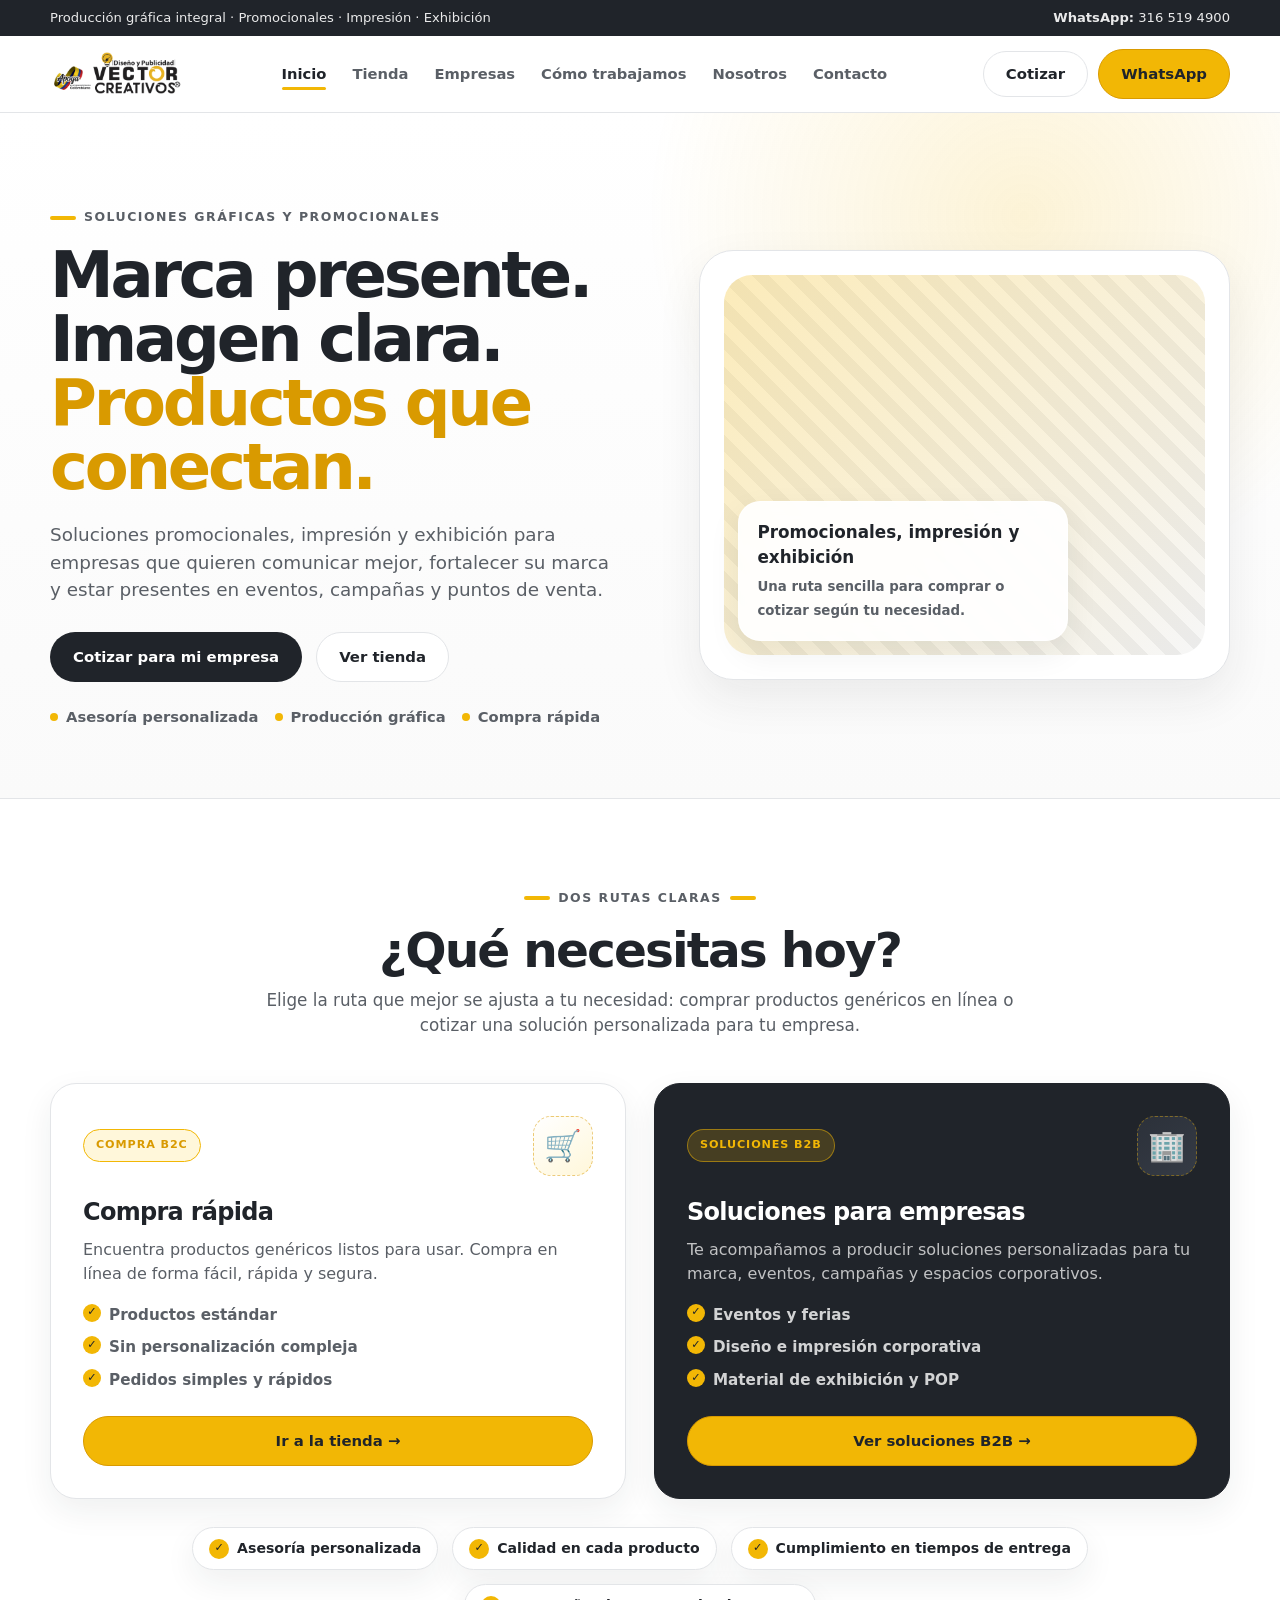
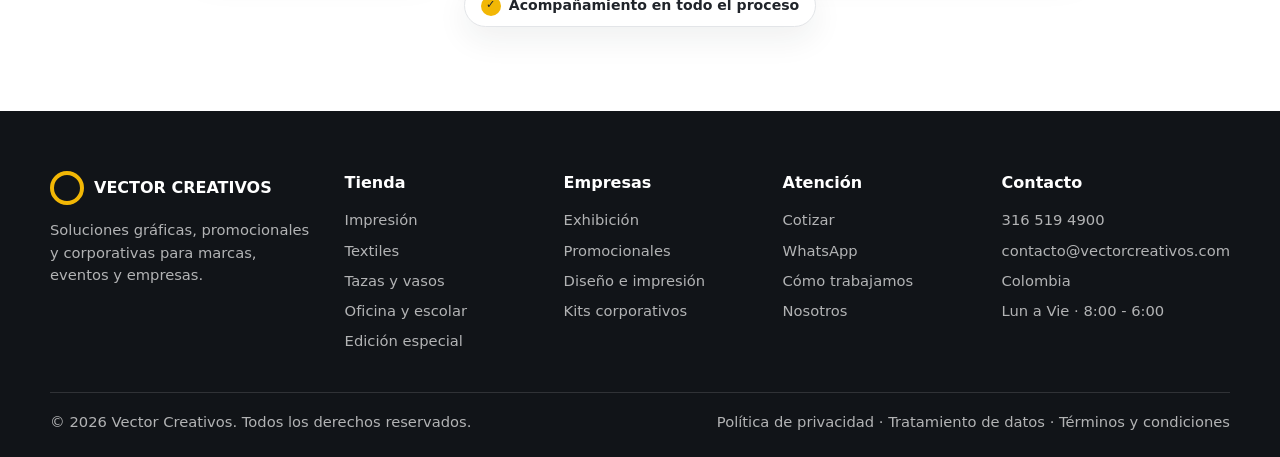
==== commit 34da5a56: "Version 2" ====
--- a/index.html
+++ b/index.html
@@ -4,52 +4,15 @@
   <meta charset="UTF-8" />
   <meta name="viewport" content="width=device-width, initial-scale=1.0" />
   <meta name="description" content="Vector Creativos · Soluciones gráficas, promocionales y de exhibición para empresas y marcas." />
-  <title>Vector Creativos | Soluciones gráficas, promocionales y de exhibición</title>
+  <title>Vector Creativos | Inicio</title>
   <link rel="preconnect" href="https://fonts.googleapis.com" />
   <link rel="stylesheet" href="styles.css" />
 </head>
+<body data-page="inicio">
 
-<body>
+  <div id="site-header"></div>
 
-  <!-- ========== TOP STRIP ========== -->
-  <div class="top-strip">
-    <div class="container top-strip__inner">
-      <span>Producción gráfica integral · Promocionales · Impresión · Exhibición</span>
-      <span><strong>WhatsApp:</strong> 316 519 4900</span>
-    </div>
-  </div>
-
-  <!-- ========== HEADER ========== -->
-  <header class="header" id="header">
-    <div class="container nav">
-      <a href="#inicio" class="brand" aria-label="Vector Creativos - Inicio">
-        <img src="assets/logo-vector-creativos.png" alt="Vector Creativos" class="brand__logo" width="320" height="64" />
-      </a>
-
-      <nav class="nav__menu" id="navMenu" aria-label="Navegación principal">
-        <ul>
-          <li><a href="#inicio" class="nav__link is-active">Inicio</a></li>
-          <li><a href="#tienda" class="nav__link">Tienda</a></li>
-          <li><a href="#empresas" class="nav__link">Empresas</a></li>
-          <li><a href="#proceso" class="nav__link">Cómo trabajamos</a></li>
-          <li><a href="#confianza" class="nav__link">Nosotros</a></li>
-          <li><a href="#contacto" class="nav__link">Contacto</a></li>
-        </ul>
-      </nav>
-
-      <div class="nav__actions">
-        <button type="button" class="btn btn-outline js-open-quote">Cotizar</button>
-        <a href="https://wa.me/573165194900" class="btn btn-primary" target="_blank" rel="noopener">WhatsApp</a>
-        <button type="button" class="nav__toggle" id="navToggle" aria-label="Abrir menú" aria-expanded="false" aria-controls="navMenu">
-          <span></span><span></span><span></span>
-        </button>
-      </div>
-    </div>
-  </header>
-
-  <main>
-
-    <!-- ========== HERO ========== -->
+  <main class="page-main">
     <section class="hero" id="inicio">
       <div class="container hero__grid">
         <div class="hero__content reveal">
@@ -61,7 +24,7 @@
           </p>
           <div class="hero__actions">
             <button type="button" class="btn btn-dark js-open-quote">Cotizar para mi empresa</button>
-            <a href="#tienda" class="btn btn-outline">Ver tienda</a>
+            <a href="tienda.html" class="btn btn-outline">Ver tienda</a>
           </div>
           <div class="hero__proof">
             <span><i class="dot"></i>Asesoría personalizada</span>
@@ -69,7 +32,6 @@
             <span><i class="dot"></i>Compra rápida</span>
           </div>
         </div>
-
         <div class="hero__visual reveal" aria-label="Productos promocionales Vector Creativos">
           <div class="hero__card">
             <strong>Promocionales, impresión y exhibición</strong>
@@ -79,7 +41,6 @@
       </div>
     </section>
 
-    <!-- ========== BLOQUE 1 — DOS RUTAS ========== -->
     <section class="section" id="rutas">
       <div class="container">
         <div class="section-head reveal">
@@ -88,7 +49,6 @@
           <p>Elige la ruta que mejor se ajusta a tu necesidad: comprar productos genéricos en línea
             o cotizar una solución personalizada para tu empresa.</p>
         </div>
-
         <div class="routes-grid">
           <article class="route-card reveal">
             <div class="route-card__head">
@@ -103,9 +63,8 @@
               <li>Sin personalización compleja</li>
               <li>Pedidos simples y rápidos</li>
             </ul>
-            <a href="#tienda" class="btn btn-primary btn-block">Ir a la tienda →</a>
+            <a href="tienda.html" class="btn btn-primary btn-block">Ir a la tienda →</a>
           </article>
-
           <article class="route-card route-card--dark reveal">
             <div class="route-card__head">
               <span class="route-card__badge route-card__badge--light">Soluciones B2B</span>
@@ -119,10 +78,9 @@
               <li>Diseño e impresión corporativa</li>
               <li>Material de exhibición y POP</li>
             </ul>
-            <button type="button" class="btn btn-primary btn-block js-open-quote">Solicitar cotización →</button>
+            <a href="empresas.html" class="btn btn-primary btn-block">Ver soluciones B2B →</a>
           </article>
         </div>
-
         <div class="routes-assurance reveal">
           <span><i class="check">✓</i>Asesoría personalizada</span>
           <span><i class="check">✓</i>Calidad en cada producto</span>
@@ -131,407 +89,11 @@
         </div>
       </div>
     </section>
-
-    <!-- ========== BLOQUE 2 — SOLUCIONES B2B ========== -->
-    <section class="section section--light" id="empresas">
-      <div class="container">
-        <div class="section-head reveal">
-          <span class="eyebrow eyebrow--center">Soluciones para empresas</span>
-          <h2>Todo lo que tu marca necesita para <span>verse mejor</span></h2>
-          <p>Accede a las principales líneas de soluciones gráficas, promocionales y corporativas
-            para eventos, campañas, puntos de venta y comunicación de marca.</p>
-        </div>
-
-        <div class="b2b-grid">
-          <article class="b2b-card reveal">
-            <div class="b2b-card__image"><span>Sistemas de exhibición</span></div>
-            <div class="b2b-card__body">
-              <h3>Sistemas de exhibición</h3>
-              <p>Pendones, backing, stands, señalización, exhibidores y material POP para ferias,
-                eventos y puntos de venta.</p>
-              <a href="#contacto" class="card-link">Ver solución →</a>
-            </div>
-          </article>
-
-          <article class="b2b-card reveal">
-            <div class="b2b-card__image"><span>Promocionales</span></div>
-            <div class="b2b-card__body">
-              <h3>Promocionales corporativos</h3>
-              <p>Productos de marca para clientes, aliados, colaboradores, activaciones
-                comerciales y campañas empresariales.</p>
-              <a href="#contacto" class="card-link">Ver solución →</a>
-            </div>
-          </article>
-
-          <article class="b2b-card reveal">
-            <div class="b2b-card__image"><span>Diseño e impresión</span></div>
-            <div class="b2b-card__body">
-              <h3>Diseño e impresión</h3>
-              <p>Diseño gráfico, impresión digital, papelería corporativa, piezas comerciales,
-                etiquetas y gran formato.</p>
-              <a href="#contacto" class="card-link">Ver solución →</a>
-            </div>
-          </article>
-
-          <article class="b2b-card reveal">
-            <div class="b2b-card__image"><span>Kits corporativos</span></div>
-            <div class="b2b-card__body">
-              <h3>Kits corporativos y eventos</h3>
-              <p>Kits de bienvenida, kits para ferias, lanzamientos, capacitaciones, eventos
-                y experiencias de marca.</p>
-              <a href="#contacto" class="card-link">Ver solución →</a>
-            </div>
-          </article>
-        </div>
-
-        <div class="banner-cta reveal">
-          <p>¿No sabes cuál solución necesita tu empresa?</p>
-          <button type="button" class="btn btn-primary js-open-quote">Solicitar asesoría</button>
-        </div>
-      </div>
-    </section>
-
-    <!-- ========== BLOQUE 3 — PRODUCTOS DESTACADOS ========== -->
-    <section class="section" id="tienda">
-      <div class="container">
-        <div class="section-head reveal">
-          <span class="eyebrow eyebrow--center">Tienda B2C</span>
-          <h2>Productos destacados para <span>compra rápida</span></h2>
-          <p>Una muestra breve de productos genéricos disponibles para eventos, oficina,
-            regalos corporativos o comunicación de marca.</p>
-        </div>
-
-        <div class="shop-toolbar reveal">
-          <label class="shop-search">
-            <span class="shop-search__icon" aria-hidden="true">🔍</span>
-            <input type="search" placeholder="Buscar producto o categoría" aria-label="Buscar producto" />
-          </label>
-          <button type="button" class="shop-filter">Categorías</button>
-          <button type="button" class="shop-filter">Filtrar</button>
-        </div>
-
-        <div class="shop-pills reveal" id="shopPills">
-          <button type="button" class="pill is-active">Destacados</button>
-          <button type="button" class="pill">Mugs y termos</button>
-          <button type="button" class="pill">Libretas</button>
-          <button type="button" class="pill">Bolsas</button>
-          <button type="button" class="pill">Gorras</button>
-          <button type="button" class="pill">Eventos</button>
-        </div>
-
-        <div class="products-grid">
-          <article class="product-card reveal">
-            <div class="product-card__image"><span>Imagen producto</span></div>
-            <div class="product-card__body">
-              <span class="product-card__tag">Tienda</span>
-              <h3>Mug corporativo</h3>
-              <p>Producto genérico para oficina, eventos o regalos de marca.</p>
-              <strong class="product-card__price">Precio / desde</strong>
-              <div class="product-card__actions">
-                <a href="#" class="btn btn-primary btn-sm">Ver producto</a>
-                <button type="button" class="btn btn-outline btn-sm js-open-quote">Consultar</button>
-              </div>
-            </div>
-          </article>
-
-          <article class="product-card reveal">
-            <div class="product-card__image"><span>Imagen producto</span></div>
-            <div class="product-card__body">
-              <span class="product-card__tag">Tienda</span>
-              <h3>Termo básico</h3>
-              <p>Referencia útil para campañas, equipos comerciales y eventos.</p>
-              <strong class="product-card__price">Precio / desde</strong>
-              <div class="product-card__actions">
-                <a href="#" class="btn btn-primary btn-sm">Ver producto</a>
-                <button type="button" class="btn btn-outline btn-sm js-open-quote">Consultar</button>
-              </div>
-            </div>
-          </article>
-
-          <article class="product-card reveal">
-            <div class="product-card__image"><span>Imagen producto</span></div>
-            <div class="product-card__body">
-              <span class="product-card__tag">Tienda</span>
-              <h3>Libreta ejecutiva</h3>
-              <p>Producto práctico para reuniones, capacitaciones y obsequios.</p>
-              <strong class="product-card__price">Precio / desde</strong>
-              <div class="product-card__actions">
-                <a href="#" class="btn btn-primary btn-sm">Ver producto</a>
-                <button type="button" class="btn btn-outline btn-sm js-open-quote">Consultar</button>
-              </div>
-            </div>
-          </article>
-
-          <article class="product-card reveal">
-            <div class="product-card__image"><span>Imagen producto</span></div>
-            <div class="product-card__body">
-              <span class="product-card__tag">Tienda</span>
-              <h3>Bolsa reutilizable</h3>
-              <p>Producto versátil para activaciones, ferias y entregas comerciales.</p>
-              <strong class="product-card__price">Precio / desde</strong>
-              <div class="product-card__actions">
-                <a href="#" class="btn btn-primary btn-sm">Ver producto</a>
-                <button type="button" class="btn btn-outline btn-sm js-open-quote">Consultar</button>
-              </div>
-            </div>
-          </article>
-
-          <article class="product-card reveal">
-            <div class="product-card__image"><span>Imagen producto</span></div>
-            <div class="product-card__body">
-              <span class="product-card__tag">Tienda</span>
-              <h3>Gorra básica</h3>
-              <p>Producto de alta visibilidad para marca, equipos y campañas.</p>
-              <strong class="product-card__price">Precio / desde</strong>
-              <div class="product-card__actions">
-                <a href="#" class="btn btn-primary btn-sm">Ver producto</a>
-                <button type="button" class="btn btn-outline btn-sm js-open-quote">Consultar</button>
-              </div>
-            </div>
-          </article>
-        </div>
-
-        <div class="banner-cta reveal">
-          <p>¿Quieres ver más productos disponibles?</p>
-          <a href="#" class="btn btn-primary">Ver toda la tienda</a>
-        </div>
-      </div>
-    </section>
-
-    <!-- ========== BLOQUE 4 — CÓMO TRABAJAMOS ========== -->
-    <section class="section section--light" id="proceso">
-      <div class="container">
-        <div class="section-head reveal">
-          <span class="eyebrow eyebrow--center">Cómo trabajamos</span>
-          <h2>Así convertimos tu idea en una solución <span>lista para entregar</span></h2>
-          <p>Un proceso claro para entender tu necesidad, asesorarte, producir la solución
-            y coordinar la entrega con calidad y cumplimiento.</p>
-        </div>
-
-        <div class="process reveal">
-          <div class="process__line" aria-hidden="true"></div>
-          <div class="process__grid">
-            <article class="step-card">
-              <div class="step-card__number">1</div>
-              <div class="step-card__icon">📝</div>
-              <h3>Cuéntanos</h3>
-              <p>Producto, cantidad, fecha requerida, uso esperado y referencias del proyecto.</p>
-            </article>
-            <article class="step-card">
-              <div class="step-card__number">2</div>
-              <div class="step-card__icon">💬</div>
-              <h3>Te asesoramos</h3>
-              <p>Revisamos opciones, materiales, formatos, acabados y tiempos de entrega.</p>
-            </article>
-            <article class="step-card">
-              <div class="step-card__number">3</div>
-              <div class="step-card__icon">⚙️</div>
-              <h3>Producimos</h3>
-              <p>Diseñamos, imprimimos, personalizamos o ensamblamos la solución aprobada.</p>
-            </article>
-            <article class="step-card">
-              <div class="step-card__number">4</div>
-              <div class="step-card__icon">🚚</div>
-              <h3>Entregamos</h3>
-              <p>Coordinamos la entrega y verificamos que todo esté listo para su uso.</p>
-            </article>
-          </div>
-        </div>
-
-        <div class="banner-cta reveal">
-          <p>¿Tienes un proyecto o una idea para tu marca?</p>
-          <button type="button" class="btn btn-primary js-open-quote">Solicitar cotización</button>
-        </div>
-      </div>
-    </section>
-
-    <!-- ========== BLOQUE 5 — RESPALDO Y CONFIANZA ========== -->
-    <section class="section" id="confianza">
-      <div class="container">
-        <div class="section-head reveal">
-          <span class="eyebrow eyebrow--center">Respaldo y confianza</span>
-          <h2>Más que productos: <span>soluciones que dan tranquilidad</span></h2>
-          <p>Reforzamos credibilidad, calidad, cumplimiento y acompañamiento antes de que
-            compres o solicites una cotización.</p>
-        </div>
-
-        <div class="trust-grid">
-          <article class="trust-card reveal">
-            <div class="trust-card__icon">🤝</div>
-            <h3>Asesoría personalizada</h3>
-            <p>Orientación según necesidad, uso, presupuesto y fecha requerida.</p>
-          </article>
-          <article class="trust-card reveal">
-            <div class="trust-card__icon">⭐</div>
-            <h3>Calidad en producto</h3>
-            <p>Materiales, acabados y presentación pensados para cuidar tu marca.</p>
-          </article>
-          <article class="trust-card reveal">
-            <div class="trust-card__icon">⏱️</div>
-            <h3>Cumplimiento</h3>
-            <p>Tiempos claros para producción, coordinación y entrega final.</p>
-          </article>
-          <article class="trust-card reveal">
-            <div class="trust-card__icon">🛡️</div>
-            <h3>Acompañamiento</h3>
-            <p>Seguimiento desde la idea inicial hasta la entrega de la solución.</p>
-          </article>
-        </div>
-
-        <div class="evidence reveal">
-          <div class="evidence__gallery">
-            <h3>Trabajos y proyectos recientes</h3>
-            <div class="evidence__gallery-grid">
-              <div class="gallery-item">Foto proyecto</div>
-              <div class="gallery-item">Producto entregado</div>
-              <div class="gallery-item">Evento / stand</div>
-              <div class="gallery-item">Kit corporativo</div>
-            </div>
-          </div>
-          <div class="evidence__list">
-            <h3>Evidencias sugeridas</h3>
-            <ul>
-              <li><span class="check-badge">✓</span><span>Fotos reales de productos, activaciones, piezas impresas y kits entregados.</span></li>
-              <li><span class="check-badge">✓</span><span>Logos de clientes autorizados o sectores empresariales atendidos.</span></li>
-              <li><span class="check-badge">✓</span><span>Testimonios breves que refuercen cumplimiento, calidad y atención.</span></li>
-              <li><span class="check-badge">✓</span><span>Cifras simples: entregas, años de experiencia, proyectos o cobertura.</span></li>
-            </ul>
-          </div>
-        </div>
-
-        <div class="logos-strip reveal">
-          <h3>Clientes, aliados o sectores atendidos</h3>
-          <div class="logos-strip__row">
-            <div class="logo-placeholder">Logo cliente</div>
-            <div class="logo-placeholder">Logo cliente</div>
-            <div class="logo-placeholder">Logo cliente</div>
-            <div class="logo-placeholder">Logo cliente</div>
-            <div class="logo-placeholder">Logo cliente</div>
-          </div>
-        </div>
-      </div>
-    </section>
-
-    <!-- ========== CTA FINAL ========== -->
-    <section class="section" id="contacto">
-      <div class="container">
-        <div class="final-cta reveal">
-          <div>
-            <h2>¿Tienes un proyecto en mente?</h2>
-            <p>Cuéntanos qué necesitas y te ayudamos a cotizar la mejor solución para tu marca.</p>
-          </div>
-          <button type="button" class="btn btn-primary js-open-quote">Solicitar cotización</button>
-        </div>
-      </div>
-    </section>
-
   </main>
 
-  <!-- ========== FOOTER ========== -->
-  <footer class="footer">
-    <div class="container">
-      <div class="footer__grid">
-        <div>
-          <div class="footer__brand">
-            <span class="footer__mark" aria-hidden="true"></span>
-            <strong>VECTOR CREATIVOS</strong>
-          </div>
-          <p>Soluciones gráficas, promocionales y corporativas para marcas, eventos y empresas.</p>
-        </div>
-        <div>
-          <h3>Tienda</h3>
-          <ul>
-            <li><a href="#tienda">Mugs y termos</a></li>
-            <li><a href="#tienda">Libretas</a></li>
-            <li><a href="#tienda">Bolsas</a></li>
-            <li><a href="#tienda">Gorras</a></li>
-          </ul>
-        </div>
-        <div>
-          <h3>Empresas</h3>
-          <ul>
-            <li><a href="#empresas">Exhibición</a></li>
-            <li><a href="#empresas">Promocionales</a></li>
-            <li><a href="#empresas">Diseño e impresión</a></li>
-            <li><a href="#empresas">Kits corporativos</a></li>
-          </ul>
-        </div>
-        <div>
-          <h3>Atención</h3>
-          <ul>
-            <li><a href="#contacto">Cotizar</a></li>
-            <li><a href="https://wa.me/573165194900" target="_blank" rel="noopener">WhatsApp</a></li>
-            <li><a href="#proceso">Cómo trabajamos</a></li>
-            <li><a href="#confianza">Nosotros</a></li>
-          </ul>
-        </div>
-        <div>
-          <h3>Contacto</h3>
-          <ul>
-            <li>316 519 4900</li>
-            <li>contacto@vectorcreativos.com</li>
-            <li>Colombia</li>
-            <li>Lun a Vie · 8:00 - 6:00</li>
-          </ul>
-        </div>
-      </div>
-      <div class="footer__bottom">
-        <p>© <span id="year"></span> Vector Creativos. Todos los derechos reservados.</p>
-        <p>Política de privacidad · Tratamiento de datos · Términos y condiciones</p>
-      </div>
-    </div>
-  </footer>
-
-  <!-- ========== BOTÓN VOLVER ARRIBA ========== -->
-  <button type="button" class="to-top" id="toTop" aria-label="Volver arriba">↑</button>
-
-  <!-- ========== MODAL DE COTIZACIÓN ========== -->
-  <div class="modal" id="quoteModal" aria-hidden="true">
-    <div class="modal__overlay js-close-quote" tabindex="-1"></div>
-    <div class="modal__dialog" role="dialog" aria-modal="true" aria-labelledby="quoteTitle">
-      <button type="button" class="modal__close js-close-quote" aria-label="Cerrar">×</button>
-      <span class="eyebrow">Solicitar cotización</span>
-      <h2 id="quoteTitle">Cuéntanos qué necesitas</h2>
-      <p class="modal__intro">Completa los datos y te contactamos con la mejor solución para tu marca.</p>
-
-      <form class="quote-form" id="quoteForm" novalidate>
-        <div class="quote-form__row">
-          <label>Nombre
-            <input type="text" name="nombre" placeholder="Tu nombre" required />
-          </label>
-          <label>Empresa
-            <input type="text" name="empresa" placeholder="Nombre de la empresa" />
-          </label>
-        </div>
-        <div class="quote-form__row">
-          <label>Correo
-            <input type="email" name="correo" placeholder="correo@empresa.com" required />
-          </label>
-          <label>WhatsApp
-            <input type="tel" name="telefono" placeholder="300 000 0000" required />
-          </label>
-        </div>
-        <label>Tipo de solución
-          <select name="tipo">
-            <option value="">Selecciona una opción</option>
-            <option>Compra rápida (tienda B2C)</option>
-            <option>Sistemas de exhibición</option>
-            <option>Promocionales corporativos</option>
-            <option>Diseño e impresión</option>
-            <option>Kits corporativos y eventos</option>
-          </select>
-        </label>
-        <label>Cuéntanos tu proyecto
-          <textarea name="mensaje" rows="3" placeholder="Producto, cantidad, fecha requerida y referencias"></textarea>
-        </label>
-        <button type="submit" class="btn btn-primary btn-block">Enviar solicitud</button>
-        <p class="quote-form__success" id="quoteSuccess" hidden>
-          ✓ ¡Solicitud enviada! Te contactaremos pronto. <small>(Demostración — mockup sin envío real)</small>
-        </p>
-      </form>
-    </div>
-  </div>
-
+  <div id="site-footer"></div>
+  <div id="site-modal"></div>
+  <script src="layout.js"></script>
   <script src="script.js"></script>
 </body>
 </html>
--- a/styles.css
+++ b/styles.css
@@ -112,6 +112,71 @@
 
 .section { padding: 84px 0; }
 .section--light { background: var(--vc-light); }
+.section--compact { padding: 48px 0 72px; }
+
+.page-main {
+  min-height: calc(100vh - 200px);
+}
+
+.page-intro {
+  padding: 48px 0 40px;
+  background: linear-gradient(180deg, var(--vc-soft-yellow) 0%, var(--vc-white) 100%);
+  border-bottom: 1px solid var(--vc-line);
+}
+
+.page-intro--light {
+  background: var(--vc-light);
+}
+
+.page-intro__inner {
+  max-width: 720px;
+}
+
+.page-intro h1 {
+  font-size: clamp(2rem, 4vw, 2.75rem);
+  line-height: 1.15;
+  margin: 12px 0 16px;
+  letter-spacing: -0.02em;
+}
+
+.page-intro h1 span { color: var(--vc-yellow-dark); }
+
+.page-intro p {
+  color: var(--vc-gray);
+  font-size: 1.05rem;
+  font-weight: 500;
+}
+
+.contact-grid {
+  display: grid;
+  grid-template-columns: repeat(3, 1fr);
+  gap: 22px;
+  margin-bottom: 40px;
+}
+
+.contact-card {
+  background: var(--vc-white);
+  border: 1px solid var(--vc-line);
+  border-radius: var(--radius-md);
+  padding: 28px;
+  box-shadow: var(--shadow-card);
+}
+
+.contact-card h3 {
+  font-size: 1.15rem;
+  margin-bottom: 10px;
+}
+
+.contact-card p {
+  color: var(--vc-gray);
+  font-weight: 600;
+  margin-bottom: 16px;
+}
+
+.contact-card__meta {
+  font-size: 0.9rem;
+  margin-bottom: 0 !important;
+}
 
 .section-head {
   text-align: center;
@@ -606,7 +671,7 @@
 
 .products-grid {
   display: grid;
-  grid-template-columns: repeat(5, 1fr);
+  grid-template-columns: repeat(auto-fill, minmax(220px, 1fr));
   gap: 22px;
 }
 .product-card {
@@ -1154,6 +1219,9 @@
 @media (max-width: 640px) {
   .container { width: min(100% - 28px, var(--max-width)); }
   .section { padding: 60px 0; }
+  .section--compact { padding: 40px 0 56px; }
+  .page-intro { padding: 36px 0 28px; }
+  .contact-grid { grid-template-columns: 1fr; }
   .top-strip__inner { flex-direction: column; gap: 4px; align-items: flex-start; }
 
   .hero { padding-top: 56px; }
